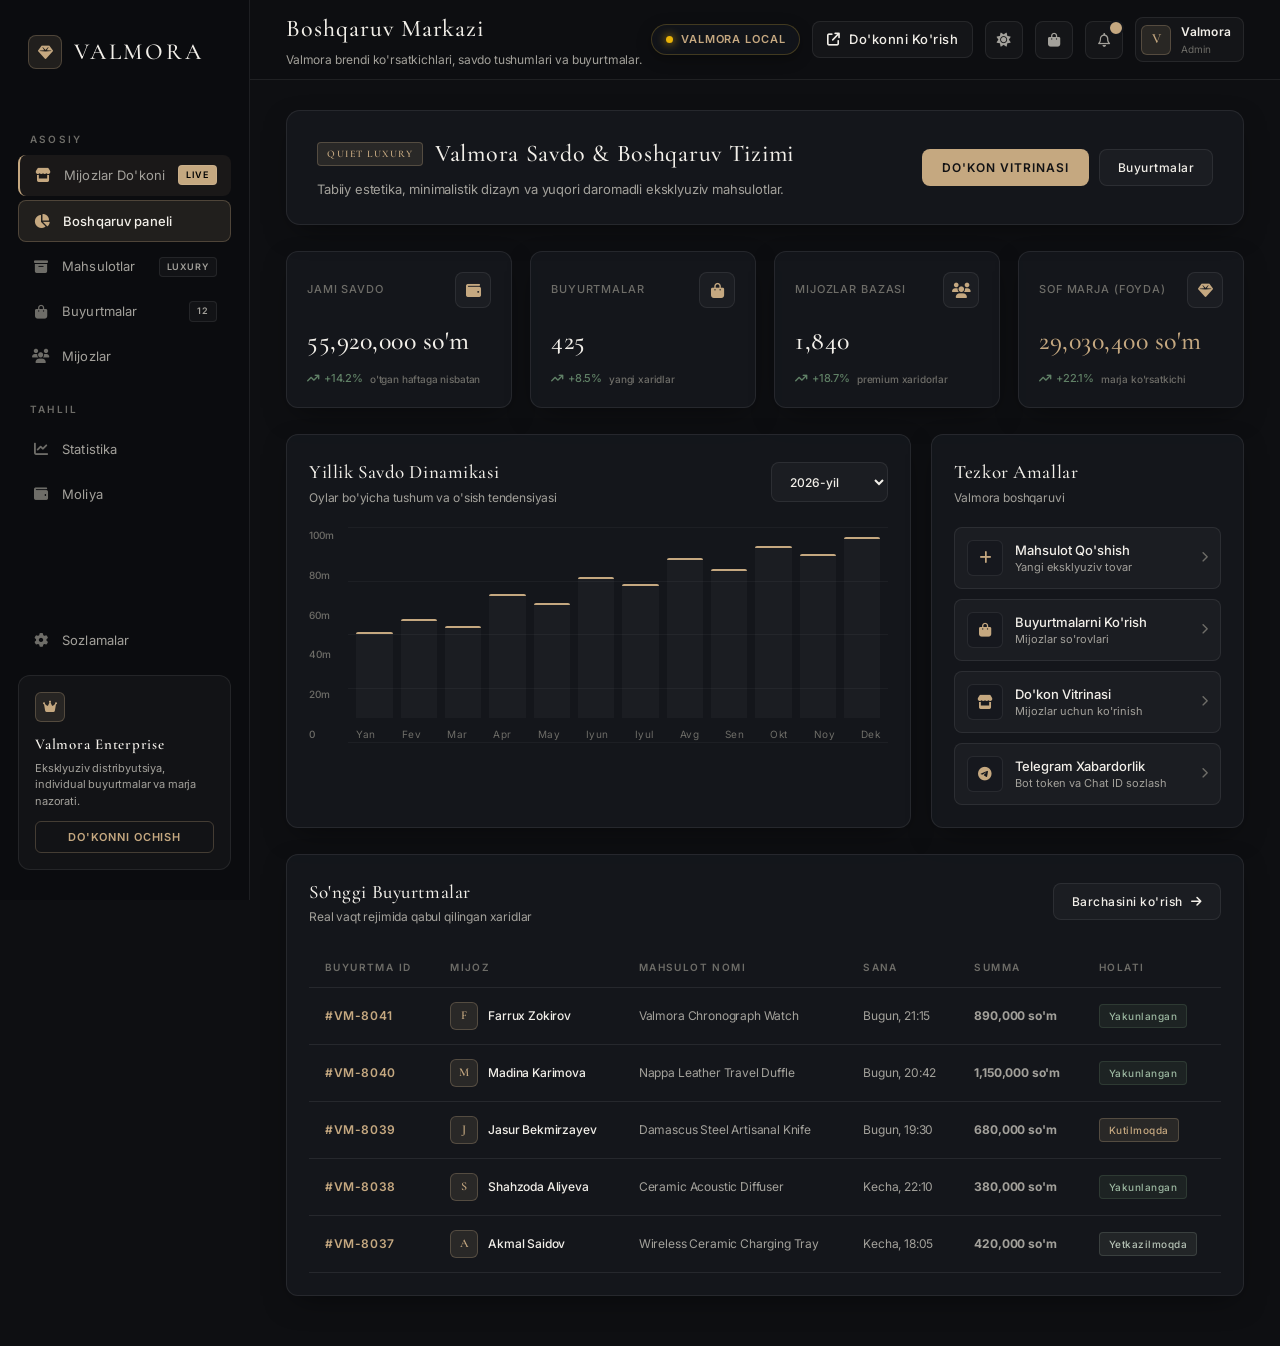
==== admin.html @ 1ad19284 "yangilanish" ====
<!DOCTYPE html>
<html lang="uz" data-theme="dark">

<head>
    <meta charset="UTF-8">
    <meta name="viewport" content="width=device-width, initial-scale=1.0">
    <title>Valmora | Boshqaruv Markazi (Admin)</title>

    <!-- Google Fonts: Cormorant Garamond & Inter -->
    <link rel="preconnect" href="https://fonts.googleapis.com">
    <link rel="preconnect" href="https://fonts.gstatic.com" crossorigin>
    <link href="https://fonts.googleapis.com/css2?family=Cormorant+Garamond:ital,wght@0,400;0,500;0,600;0,700;1,400&family=Inter:wght@300;400;500;600;700&display=swap" rel="stylesheet">

    <!-- Font Awesome Icons -->
    <link rel="stylesheet" href="https://cdnjs.cloudflare.com/ajax/libs/font-awesome/6.6.0/css/all.min.css">

    <!-- Valmora Stylesheet -->
    <link rel="stylesheet" href="style.css">
</head>

<body>

    <div class="app">

        <!-- ================= SIDEBAR ================= -->
        <aside class="sidebar">

            <div class="logo" onclick="window.location.href='admin.html'">
                <div class="logo-icon">
                    <i class="fa-solid fa-gem"></i>
                </div>
                <span>VALMORA</span>
            </div>

            <div class="menu-title">ASOSIY</div>

            <nav class="navigation">
                <a href="index.html" class="nav-item" style="background: rgba(197, 168, 128, 0.08); border-left: 2px solid var(--gold);">
                    <i class="fa-solid fa-store" style="color: var(--gold);"></i>
                    <span>Mijozlar Do'koni</span>
                    <span class="badge" style="background: var(--gold); color: #000;">LIVE</span>
                </a>

                <a href="admin.html" class="nav-item active">
                    <i class="fa-solid fa-chart-pie"></i>
                    <span>Boshqaruv paneli</span>
                </a>

                <a href="products.html" class="nav-item">
                    <i class="fa-solid fa-box-archive"></i>
                    <span>Mahsulotlar</span>
                    <span class="badge">LUXURY</span>
                </a>

                <a href="orders.html" class="nav-item">
                    <i class="fa-solid fa-bag-shopping"></i>
                    <span>Buyurtmalar</span>
                    <span class="badge">12</span>
                </a>

                <a href="customers.html" class="nav-item">
                    <i class="fa-solid fa-users"></i>
                    <span>Mijozlar</span>
                </a>

                <div class="menu-title second-title">TAHLIL</div>
                <a href="analytics.html" class="nav-item">
                    <i class="fa-solid fa-chart-line"></i>
                    <span>Statistika</span>
                </a>

                <a href="finance.html" class="nav-item">
                    <i class="fa-solid fa-wallet"></i>
                    <span>Moliya</span>
                </a>
            </nav>

            <div class="sidebar-bottom">
                <a href="settings.html" class="nav-item">
                    <i class="fa-solid fa-gear"></i>
                    <span>Sozlamalar</span>
                </a>

                <div class="upgrade-card">
                    <div class="upgrade-icon">
                        <i class="fa-solid fa-crown"></i>
                    </div>
                    <h3>Valmora Enterprise</h3>
                    <p>Eksklyuziv distribyutsiya, individual buyurtmalar va marja nazorati.</p>
                    <button onclick="window.location.href='index.html'">
                        Do'konni Ochish
                    </button>
                </div>
            </div>

        </aside>

        <!-- ================= MAIN ================= -->
        <main class="main">

            <!-- HEADER -->
            <header class="header">
                <div style="display: flex; align-items: center; gap: 14px;">
                    <button class="mobile-menu-btn" id="mobileMenuBtn">
                        <i class="fa-solid fa-bars"></i>
                    </button>
                    <div>
                        <h1>Boshqaruv Markazi</h1>
                        <p>Valmora brendi ko'rsatkichlari, savdo tushumlari va buyurtmalar.</p>
                    </div>
                </div>

                <div class="header-right">
                    <a href="index.html" class="btn-glass" style="text-decoration: none; padding: 7px 14px; font-size: 13px; display: inline-flex; align-items: center; gap: 8px;">
                        <i class="fa-solid fa-arrow-up-right-from-square"></i>
                        <span>Do'konni Ko'rish</span>
                    </a>

                    <button class="icon-button" id="themeToggle" title="Rejimni o'zgartirish">
                        <i class="fa-solid fa-sun"></i>
                    </button>

                    <button class="icon-button cart-toggle-btn" title="Savatcha">
                        <i class="fa-solid fa-bag-shopping"></i>
                        <span class="cart-counter">0</span>
                    </button>

                    <button class="icon-button" onclick="showToast('Yangi buyurtmalar kutilmoqda', 'success')">
                        <i class="fa-regular fa-bell"></i>
                        <span class="notification"></span>
                    </button>

                    <div class="profile">
                        <div class="avatar">V</div>
                        <div class="profile-info">
                            <strong>Valmora</strong>
                            <span>Admin</span>
                        </div>
                    </div>
                </div>
            </header>

            <!-- CONTENT -->
            <section class="content">

                <!-- HERO BANNER -->
                <div class="hero-banner">
                    <div class="hero-left">
                        <h2>
                            <span class="hero-badge">Quiet Luxury</span>
                            Valmora Savdo & Boshqaruv Tizimi
                        </h2>
                        <p>Tabiiy estetika, minimalistik dizayn va yuqori daromadli eksklyuziv mahsulotlar.</p>
                    </div>
                    <div class="hero-actions">
                        <button class="btn-gradient" onclick="window.location.href='index.html'">
                            Do'kon Vitrinasi
                        </button>
                        <button class="btn-glass" onclick="window.location.href='orders.html'">
                            Buyurtmalar
                        </button>
                    </div>
                </div>

                <!-- STATS -->
                <div class="stats">

                    <div class="stat-card">
                        <div class="stat-top">
                            <span>Jami Savdo</span>
                            <div class="stat-icon"><i class="fa-solid fa-wallet"></i></div>
                        </div>
                        <h2 id="dashTotalRevenue">52,400,000 so'm</h2>
                        <div class="growth positive">
                            <i class="fa-solid fa-arrow-trend-up"></i>
                            +14.2%
                            <span>o'tgan haftaga nisbatan</span>
                        </div>
                    </div>

                    <div class="stat-card">
                        <div class="stat-top">
                            <span>Buyurtmalar</span>
                            <div class="stat-icon"><i class="fa-solid fa-bag-shopping"></i></div>
                        </div>
                        <h2 id="dashTotalOrders">425</h2>
                        <div class="growth positive">
                            <i class="fa-solid fa-arrow-trend-up"></i>
                            +8.5%
                            <span>yangi xaridlar</span>
                        </div>
                    </div>

                    <div class="stat-card">
                        <div class="stat-top">
                            <span>Mijozlar Bazasi</span>
                            <div class="stat-icon"><i class="fa-solid fa-users"></i></div>
                        </div>
                        <h2>1,840</h2>
                        <div class="growth positive">
                            <i class="fa-solid fa-arrow-trend-up"></i>
                            +18.7%
                            <span>premium xaridorlar</span>
                        </div>
                    </div>

                    <div class="stat-card">
                        <div class="stat-top">
                            <span>Sof Marja (Foyda)</span>
                            <div class="stat-icon"><i class="fa-solid fa-gem"></i></div>
                        </div>
                        <h2 id="dashTotalProfit" style="color: var(--gold);">27,200,000 so'm</h2>
                        <div class="growth positive">
                            <i class="fa-solid fa-arrow-trend-up"></i>
                            +22.1%
                            <span>marja ko'rsatkichi</span>
                        </div>
                    </div>

                </div>

                <!-- GRID -->
                <div class="dashboard-grid">

                    <!-- SAVDO GRAFIGI -->
                    <div class="panel chart-panel">
                        <div class="panel-header">
                            <div>
                                <h3>Yillik Savdo Dinamikasi</h3>
                                <p>Oylar bo'yicha tushum va o'sish tendensiyasi</p>
                            </div>

                            <select id="period" class="filter-select">
                                <option>2026-yil</option>
                                <option>O'tgan davr</option>
                            </select>
                        </div>

                        <div class="chart">
                            <div class="y-labels">
                                <span>100m</span>
                                <span>80m</span>
                                <span>60m</span>
                                <span>40m</span>
                                <span>20m</span>
                                <span>0</span>
                            </div>

                            <div class="chart-area">
                                <div class="grid-line line-1"></div>
                                <div class="grid-line line-2"></div>
                                <div class="grid-line line-3"></div>
                                <div class="grid-line line-4"></div>
                                <div class="grid-line line-5"></div>

                                <div class="bars">
                                    <div class="bar" style="height:45%" data-value="45 mln"></div>
                                    <div class="bar" style="height:52%" data-value="52 mln"></div>
                                    <div class="bar" style="height:48%" data-value="48 mln"></div>
                                    <div class="bar" style="height:65%" data-value="65 mln"></div>
                                    <div class="bar" style="height:60%" data-value="60 mln"></div>
                                    <div class="bar" style="height:74%" data-value="74 mln"></div>
                                    <div class="bar" style="height:70%" data-value="70 mln"></div>
                                    <div class="bar" style="height:84%" data-value="84 mln"></div>
                                    <div class="bar" style="height:78%" data-value="78 mln"></div>
                                    <div class="bar" style="height:90%" data-value="90 mln"></div>
                                    <div class="bar" style="height:86%" data-value="86 mln"></div>
                                    <div class="bar" style="height:95%" data-value="95 mln"></div>
                                </div>

                                <div class="months">
                                    <span>Yan</span>
                                    <span>Fev</span>
                                    <span>Mar</span>
                                    <span>Apr</span>
                                    <span>May</span>
                                    <span>Iyun</span>
                                    <span>Iyul</span>
                                    <span>Avg</span>
                                    <span>Sen</span>
                                    <span>Okt</span>
                                    <span>Noy</span>
                                    <span>Dek</span>
                                </div>
                            </div>
                        </div>
                    </div>

                    <!-- TEZKOR AMALLAR -->
                    <div class="panel quick-panel">
                        <div class="panel-header">
                            <div>
                                <h3>Tezkor Amallar</h3>
                                <p>Valmora boshqaruvi</p>
                            </div>
                        </div>

                        <div class="quick-action-list">
                            <button class="quick-action" onclick="window.location.href='products.html'">
                                <div class="action-icon">
                                    <i class="fa-solid fa-plus"></i>
                                </div>
                                <div>
                                    <strong>Mahsulot Qo'shish</strong>
                                    <span>Yangi eksklyuziv tovar</span>
                                </div>
                                <i class="fa-solid fa-chevron-right arrow"></i>
                            </button>

                            <button class="quick-action" onclick="window.location.href='orders.html'">
                                <div class="action-icon">
                                    <i class="fa-solid fa-bag-shopping"></i>
                                </div>
                                <div>
                                    <strong>Buyurtmalarni Ko'rish</strong>
                                    <span>Mijozlar so'rovlari</span>
                                </div>
                                <i class="fa-solid fa-chevron-right arrow"></i>
                            </button>

                            <button class="quick-action" onclick="window.location.href='index.html'">
                                <div class="action-icon">
                                    <i class="fa-solid fa-store"></i>
                                </div>
                                <div>
                                    <strong>Do'kon Vitrinasi</strong>
                                    <span>Mijozlar uchun ko'rinish</span>
                                </div>
                                <i class="fa-solid fa-chevron-right arrow"></i>
                            </button>

                            <button class="quick-action" onclick="window.location.href='settings.html'">
                                <div class="action-icon">
                                    <i class="fa-brands fa-telegram"></i>
                                </div>
                                <div>
                                    <strong>Telegram Xabardorlik</strong>
                                    <span>Bot token va Chat ID sozlash</span>
                                </div>
                                <i class="fa-solid fa-chevron-right arrow"></i>
                            </button>
                        </div>
                    </div>

                </div>

                <!-- SO'NGGI BUYURTMALAR -->
                <div class="panel orders-panel">
                    <div class="panel-header">
                        <div>
                            <h3>So'nggi Buyurtmalar</h3>
                            <p>Real vaqt rejimida qabul qilingan xaridlar</p>
                        </div>

                        <button class="btn-glass" onclick="window.location.href='orders.html'">
                            <span>Barchasini ko'rish</span>
                            <i class="fa-solid fa-arrow-right"></i>
                        </button>
                    </div>

                    <div class="table-wrapper">
                        <table>
                            <thead>
                                <tr>
                                    <th>BUYURTMA ID</th>
                                    <th>MIJOZ</th>
                                    <th>MAHSULOT NOMI</th>
                                    <th>SANA</th>
                                    <th>SUMMA</th>
                                    <th>HOLATI</th>
                                </tr>
                            </thead>
                            <tbody id="recentOrdersTbody">
                                <!-- Populated dynamically by script.js -->
                            </tbody>
                        </table>
                    </div>
                </div>

            </section>

        </main>

    </div>

    <!-- SLIDING CART DRAWER -->
    <div class="cart-overlay" id="cartOverlay">
        <div class="cart-drawer">
            <div class="cart-header">
                <h3><i class="fa-solid fa-bag-shopping" style="color: var(--gold); font-size: 15px;"></i> Savatcha</h3>
                <button class="btn-close-modal" id="closeCartBtn">
                    <i class="fa-solid fa-xmark"></i>
                </button>
            </div>

            <div class="cart-items-list" id="cartItemsList"></div>

            <div class="cart-footer">
                <div class="cart-promo">
                    <input type="text" placeholder="Promokod">
                    <button type="button" onclick="showToast('Chegirma qo\'llandi', 'success')">Qo'llash</button>
                </div>

                <div class="cart-total-row">
                    <span>Jami:</span>
                    <strong id="cartTotalPrice">0 so'm</strong>
                </div>

                <button class="btn-checkout" id="cartCheckoutBtn">
                    Rasmiylashtirish
                </button>
            </div>
        </div>
    </div>

    <canvas id="confettiCanvas"></canvas>
    <script src="script.js"></script>

</body>
</html>
---- style.css ----
/* ==========================================================================
   VALMORA — LUXURY MINIMALIST DESIGN SYSTEM
   Timeless Elegance | Natural Tones | Refined Typography | Quiet Luxury
   ========================================================================== */

@import url('https://fonts.googleapis.com/css2?family=Cormorant+Garamond:ital,wght@0,400;0,500;0,600;0,700;1,400&family=Inter:wght@300;400;500;600;700&display=swap');

:root {
    /* Natural Luxury Palette - Warm Stone, Champagne Brass & Caviar */
    --gold: #c5a880;
    --gold-light: #dfcaa7;
    --gold-dark: #9e825c;
    --gold-subtle: rgba(197, 168, 128, 0.12);
    --gold-border: rgba(197, 168, 128, 0.28);

    --sand: #e6dfd5;
    --olive: #737d73;
    --terracotta: #a36f5c;
    --success: #608066;

    /* Theme: Dark Luxury (Caviar & Slate) */
    --bg-main: #0e0f12;
    --bg-secondary: #14161b;
    --bg-card: rgba(22, 24, 30, 0.85);
    --bg-card-hover: rgba(28, 31, 38, 0.95);
    --bg-subtle: rgba(255, 255, 255, 0.03);
    --bg-glass: rgba(20, 22, 27, 0.7);

    --border-color: rgba(255, 255, 255, 0.08);
    --border-subtle: rgba(255, 255, 255, 0.04);
    --border-active: var(--gold);

    /* Natural Neutral Text */
    --text-main: #f2efe9;
    --text-muted: #a3a19b;
    --text-dim: #6e6d68;

    /* Sidebar & Header */
    --sidebar-bg: #0b0c0f;
    --header-bg: rgba(14, 15, 18, 0.88);

    /* Shadows: Subtle & Elegant */
    --card-shadow: 0 10px 30px -10px rgba(0, 0, 0, 0.5);
    --hover-shadow: 0 20px 40px -15px rgba(0, 0, 0, 0.65);

    /* Fonts */
    --font-serif: 'Cormorant Garamond', Georgia, serif;
    --font-sans: 'Inter', -apple-system, BlinkMacSystemFont, sans-serif;

    /* Smooth Transitions */
    --ease-luxury: all 0.4s cubic-bezier(0.25, 1, 0.5, 1);
}

/* Light Luxury Theme (Alabaster & Cashmere) */
[data-theme="light"] {
    --bg-main: #f9f8f5;
    --bg-secondary: #ffffff;
    --bg-card: rgba(255, 255, 255, 0.92);
    --bg-card-hover: #ffffff;
    --bg-subtle: rgba(0, 0, 0, 0.02);
    --bg-glass: rgba(255, 255, 255, 0.85);

    --border-color: rgba(0, 0, 0, 0.07);
    --border-subtle: rgba(0, 0, 0, 0.03);
    --border-active: var(--gold-dark);

    --text-main: #1c1a17;
    --text-muted: #6e6b64;
    --text-dim: #99958d;

    --sidebar-bg: #f4f2ed;
    --header-bg: rgba(249, 248, 245, 0.9);

    --card-shadow: 0 8px 25px -5px rgba(0, 0, 0, 0.04);
    --hover-shadow: 0 16px 35px -8px rgba(0, 0, 0, 0.08);
}

/* ==========================================================================
   BASE & RESET
   ========================================================================== */

* {
    margin: 0;
    padding: 0;
    box-sizing: border-box;
}

html {
    scroll-behavior: smooth;
}

body {
    font-family: var(--font-sans);
    background-color: var(--bg-main);
    color: var(--text-main);
    min-height: 100vh;
    line-height: 1.6;
    letter-spacing: -0.01em;
    overflow-x: hidden;
    transition: background-color 0.4s ease, color 0.4s ease;
    -webkit-font-smoothing: antialiased;
}

button, input, select, textarea {
    font-family: inherit;
    color: inherit;
}

button {
    cursor: pointer;
    border: none;
    outline: none;
    transition: var(--ease-luxury);
}

a {
    text-decoration: none;
    color: inherit;
}

/* Custom Minimalist Scrollbar */
::-webkit-scrollbar {
    width: 5px;
    height: 5px;
}
::-webkit-scrollbar-track {
    background: var(--bg-main);
}
::-webkit-scrollbar-thumb {
    background: var(--text-dim);
    border-radius: 4px;
}
::-webkit-scrollbar-thumb:hover {
    background: var(--gold);
}

/* ==========================================================================
   LAYOUT STRUCTURE
   ========================================================================== */

.app, .dashboard {
    display: flex;
    min-height: 100vh;
    position: relative;
}

/* ==========================================================================
   SIDEBAR (Understated & Architectural)
   ========================================================================== */

.sidebar {
    width: 250px;
    min-height: 100vh;
    background: var(--sidebar-bg);
    border-right: 1px solid var(--border-color);
    padding: 30px 18px;
    display: flex;
    flex-direction: column;
    position: fixed;
    top: 0;
    left: 0;
    bottom: 0;
    z-index: 100;
    transition: var(--ease-luxury);
}

.logo {
    display: flex;
    align-items: center;
    gap: 12px;
    padding: 4px 10px;
    margin-bottom: 36px;
    cursor: pointer;
}

.logo-icon {
    width: 34px;
    height: 34px;
    border-radius: 8px;
    background: var(--gold-subtle);
    border: 1px solid var(--gold-border);
    display: flex;
    align-items: center;
    justify-content: center;
    color: var(--gold);
    font-size: 15px;
    transition: var(--ease-luxury);
}

.logo:hover .logo-icon {
    background: var(--gold);
    color: #121214;
}

.logo span {
    font-family: var(--font-serif);
    font-size: 23px;
    font-weight: 500;
    letter-spacing: 0.12em;
    text-transform: uppercase;
    color: var(--text-main);
}

.logo-pro {
    font-family: var(--font-sans);
    font-size: 10px;
    font-weight: 600;
    letter-spacing: 0.2em;
    color: var(--gold);
    margin-left: 6px;
    border: 1px solid var(--gold-border);
    padding: 1px 6px;
    border-radius: 4px;
    vertical-align: middle;
}

.menu-title, .sidebar-title {
    font-size: 10px;
    color: var(--text-dim);
    font-weight: 600;
    letter-spacing: 0.22em;
    text-transform: uppercase;
    padding: 0 12px;
    margin: 20px 0 8px;
}

.navigation, .sidebar-menu {
    display: flex;
    flex-direction: column;
    gap: 4px;
}

.nav-item, .sidebar-menu a {
    display: flex;
    align-items: center;
    gap: 12px;
    padding: 10px 14px;
    border-radius: 8px;
    color: var(--text-muted);
    font-size: 13px;
    font-weight: 400;
    transition: var(--ease-luxury);
    letter-spacing: 0.01em;
}

.nav-item i, .sidebar-menu a i {
    width: 18px;
    font-size: 14px;
    text-align: center;
    color: var(--text-dim);
    transition: var(--ease-luxury);
}

.nav-item:hover, .sidebar-menu a:hover {
    color: var(--text-main);
    background: var(--bg-subtle);
}

.nav-item:hover i, .sidebar-menu a:hover i {
    color: var(--gold);
}

.nav-item.active, .sidebar-menu a.active {
    color: var(--text-main);
    background: var(--gold-subtle);
    border: 1px solid var(--gold-border);
    font-weight: 500;
}

.nav-item.active i, .sidebar-menu a.active i {
    color: var(--gold);
}

.badge {
    margin-left: auto;
    font-size: 9px;
    font-weight: 600;
    letter-spacing: 0.1em;
    padding: 2px 7px;
    border-radius: 4px;
    background: var(--bg-subtle);
    border: 1px solid var(--border-color);
    color: var(--text-muted);
}

.sidebar-bottom {
    margin-top: auto;
    display: flex;
    flex-direction: column;
    gap: 14px;
}

/* Subtle Valmora Card in Sidebar */
.upgrade-card, .pro-card {
    background: var(--bg-subtle);
    border: 1px solid var(--border-color);
    border-radius: 12px;
    padding: 16px;
    position: relative;
    transition: var(--ease-luxury);
}

.upgrade-card:hover, .pro-card:hover {
    border-color: var(--gold-border);
}

.upgrade-icon, .pro-icon {
    width: 30px;
    height: 30px;
    border-radius: 6px;
    background: var(--gold-subtle);
    border: 1px solid var(--gold-border);
    display: flex;
    align-items: center;
    justify-content: center;
    color: var(--gold);
    font-size: 13px;
    margin-bottom: 10px;
}

.upgrade-card h3, .pro-card h4 {
    font-family: var(--font-serif);
    font-size: 15px;
    font-weight: 600;
    letter-spacing: 0.05em;
    color: var(--text-main);
    margin-bottom: 4px;
}

.upgrade-card p, .pro-card p {
    font-size: 11px;
    color: var(--text-muted);
    line-height: 1.5;
    margin-bottom: 12px;
}

.upgrade-card button, .pro-card button {
    width: 100%;
    padding: 8px 12px;
    background: transparent;
    border: 1px solid var(--gold-border);
    color: var(--gold);
    border-radius: 6px;
    font-size: 11px;
    font-weight: 600;
    letter-spacing: 0.08em;
    text-transform: uppercase;
    display: flex;
    align-items: center;
    justify-content: center;
    gap: 6px;
    transition: var(--ease-luxury);
}

.upgrade-card button:hover, .pro-card button:hover {
    background: var(--gold);
    color: #121214;
}

/* ==========================================================================
   MAIN CONTENT AREA
   ========================================================================== */

.main, .main-content {
    margin-left: 250px;
    width: calc(100% - 250px);
    min-height: 100vh;
    display: flex;
    flex-direction: column;
    transition: var(--ease-luxury);
}

/* ==========================================================================
   TOP HEADER (Clean & Minimalist)
   ========================================================================== */

.header, .top-header {
    height: 80px;
    background: var(--header-bg);
    border-bottom: 1px solid var(--border-color);
    padding: 0 36px;
    display: flex;
    align-items: center;
    justify-content: space-between;
    position: sticky;
    top: 0;
    z-index: 90;
    backdrop-filter: blur(12px);
}

.header h1, .top-header h1 {
    font-family: var(--font-serif);
    font-size: 24px;
    font-weight: 500;
    letter-spacing: 0.04em;
    color: var(--text-main);
}

.header p, .top-header p {
    font-size: 12px;
    color: var(--text-muted);
    margin-top: 1px;
}

.header-right, .header-actions {
    display: flex;
    align-items: center;
    gap: 12px;
}

.icon-button {
    width: 38px;
    height: 38px;
    border-radius: 8px;
    background: var(--bg-subtle);
    border: 1px solid var(--border-color);
    color: var(--text-muted);
    display: flex;
    align-items: center;
    justify-content: center;
    font-size: 14px;
    position: relative;
    transition: var(--ease-luxury);
}

.icon-button:hover {
    color: var(--gold);
    border-color: var(--gold-border);
    background: var(--gold-subtle);
}

.icon-button .notification, .cart-counter {
    position: absolute;
    top: -2px;
    right: -2px;
    background: var(--gold);
    color: #121214;
    font-size: 9px;
    font-weight: 700;
    min-width: 16px;
    height: 16px;
    border-radius: 50%;
    display: flex;
    align-items: center;
    justify-content: center;
    border: 2px solid var(--bg-secondary);
}

.language-select {
    height: 38px;
    padding: 0 12px;
    background: var(--bg-subtle);
    border: 1px solid var(--border-color);
    border-radius: 8px;
    color: var(--text-main);
    font-size: 12px;
    font-weight: 500;
    cursor: pointer;
    outline: none;
    transition: var(--ease-luxury);
}

.language-select:hover, .language-select:focus {
    border-color: var(--gold-border);
}

.profile {
    display: flex;
    align-items: center;
    gap: 10px;
    padding: 4px 12px 4px 5px;
    border-radius: 8px;
    background: var(--bg-subtle);
    border: 1px solid var(--border-color);
    cursor: pointer;
    transition: var(--ease-luxury);
}

.profile:hover {
    border-color: var(--gold-border);
}

.avatar, .profile-avatar {
    width: 30px;
    height: 30px;
    border-radius: 6px;
    background: var(--gold-subtle);
    border: 1px solid var(--gold-border);
    color: var(--gold);
    display: flex;
    align-items: center;
    justify-content: center;
    font-family: var(--font-serif);
    font-weight: 600;
    font-size: 14px;
}

.profile-info {
    display: flex;
    flex-direction: column;
}

.profile-info strong {
    font-size: 12px;
    font-weight: 600;
    color: var(--text-main);
    letter-spacing: 0.02em;
}

.profile-info span {
    font-size: 10px;
    color: var(--text-dim);
}

/* ==========================================================================
   PAGE CONTAINER
   ========================================================================== */

.content, .products-page-container {
    padding: 30px 36px 50px;
    flex: 1;
    display: flex;
    flex-direction: column;
    gap: 26px;
}

/* ==========================================================================
   HERO BANNER (Quiet Luxury Aesthetic)
   ========================================================================== */

.hero-banner {
    background: var(--bg-card);
    border: 1px solid var(--border-color);
    border-radius: 14px;
    padding: 24px 30px;
    display: flex;
    align-items: center;
    justify-content: space-between;
    box-shadow: var(--card-shadow);
    position: relative;
}

.hero-left h2 {
    font-family: var(--font-serif);
    font-size: 24px;
    font-weight: 500;
    letter-spacing: 0.03em;
    color: var(--text-main);
    display: flex;
    align-items: center;
    gap: 12px;
}

.hero-left p {
    color: var(--text-muted);
    font-size: 13px;
    margin-top: 6px;
    max-width: 600px;
}

.hero-badge {
    background: var(--gold-subtle);
    border: 1px solid var(--gold-border);
    color: var(--gold);
    font-size: 10px;
    font-weight: 600;
    letter-spacing: 0.15em;
    text-transform: uppercase;
    padding: 3px 9px;
    border-radius: 4px;
}

.hero-actions {
    display: flex;
    gap: 10px;
}

.btn-gradient, .btn-primary-luxury {
    background: var(--gold);
    color: #121214;
    padding: 10px 20px;
    border-radius: 8px;
    font-size: 12px;
    font-weight: 600;
    letter-spacing: 0.08em;
    text-transform: uppercase;
    display: inline-flex;
    align-items: center;
    gap: 8px;
    transition: var(--ease-luxury);
}

.btn-gradient:hover, .btn-primary-luxury:hover {
    background: var(--gold-light);
    transform: translateY(-2px);
    box-shadow: 0 8px 20px rgba(197, 168, 128, 0.2);
}

.btn-glass, .btn-secondary-luxury {
    background: var(--bg-subtle);
    border: 1px solid var(--border-color);
    color: var(--text-main);
    padding: 10px 18px;
    border-radius: 8px;
    font-size: 12px;
    font-weight: 500;
    letter-spacing: 0.04em;
    display: inline-flex;
    align-items: center;
    gap: 8px;
    transition: var(--ease-luxury);
}

.btn-glass:hover, .btn-secondary-luxury:hover {
    border-color: var(--gold-border);
    color: var(--gold);
    background: var(--gold-subtle);
}

/* ==========================================================================
   STATS CARDS (Understated Luxury)
   ========================================================================== */

.stats, .product-stats {
    display: grid;
    grid-template-columns: repeat(4, 1fr);
    gap: 18px;
}

.stat-card, .product-stat-card {
    background: var(--bg-card);
    border: 1px solid var(--border-color);
    border-radius: 12px;
    padding: 20px;
    box-shadow: var(--card-shadow);
    transition: var(--ease-luxury);
}

.stat-card:hover, .product-stat-card:hover {
    border-color: var(--gold-border);
    transform: translateY(-3px);
    box-shadow: var(--hover-shadow);
}

.stat-top {
    display: flex;
    align-items: center;
    justify-content: space-between;
    margin-bottom: 12px;
}

.stat-top span, .product-stat-card span {
    font-size: 11px;
    font-weight: 500;
    letter-spacing: 0.08em;
    text-transform: uppercase;
    color: var(--text-dim);
}

.stat-icon {
    width: 36px;
    height: 36px;
    border-radius: 8px;
    display: flex;
    align-items: center;
    justify-content: center;
    font-size: 15px;
    background: var(--bg-subtle);
    border: 1px solid var(--border-color);
    color: var(--gold);
}

.stat-card h2, .product-stat-card strong {
    font-family: var(--font-serif);
    font-size: 26px;
    font-weight: 500;
    letter-spacing: 0.02em;
    color: var(--text-main);
    display: block;
}

.growth {
    display: flex;
    align-items: center;
    gap: 5px;
    font-size: 11px;
    font-weight: 500;
    margin-top: 8px;
}

.growth.positive { color: var(--success); }
.growth.negative { color: var(--terracotta); }
.growth span { color: var(--text-dim); font-size: 10px; margin-left: 2px; }

/* ==========================================================================
   PRODUCTS CATALOG TOOLBAR
   ========================================================================== */

.products-toolbar {
    background: var(--bg-card);
    border: 1px solid var(--border-color);
    border-radius: 12px;
    padding: 14px 18px;
    display: flex;
    flex-wrap: wrap;
    align-items: center;
    justify-content: space-between;
    gap: 14px;
    box-shadow: var(--card-shadow);
}

.toolbar-left {
    display: flex;
    flex-wrap: wrap;
    align-items: center;
    gap: 12px;
    flex: 1;
}

.search-box {
    min-width: 260px;
    flex: 1;
    height: 40px;
    background: var(--bg-subtle);
    border: 1px solid var(--border-color);
    border-radius: 8px;
    padding: 0 14px;
    display: flex;
    align-items: center;
    gap: 10px;
    transition: var(--ease-luxury);
}

.search-box:focus-within {
    border-color: var(--gold);
    background: var(--bg-secondary);
}

.search-box i {
    color: var(--text-dim);
    font-size: 13px;
}

.search-box input {
    width: 100%;
    border: none;
    outline: none;
    background: transparent;
    color: var(--text-main);
    font-size: 13px;
    font-weight: 400;
}

.search-box input::placeholder {
    color: var(--text-dim);
}

.filter-select {
    height: 40px;
    padding: 0 14px;
    background: var(--bg-subtle);
    border: 1px solid var(--border-color);
    border-radius: 8px;
    color: var(--text-main);
    font-size: 12px;
    font-weight: 500;
    outline: none;
    cursor: pointer;
    transition: var(--ease-luxury);
}

.filter-select:hover, .filter-select:focus {
    border-color: var(--gold-border);
}

.category-pills {
    display: flex;
    align-items: center;
    gap: 6px;
    overflow-x: auto;
}

.cat-pill {
    padding: 7px 14px;
    border-radius: 6px;
    background: var(--bg-subtle);
    border: 1px solid var(--border-color);
    color: var(--text-muted);
    font-size: 12px;
    font-weight: 500;
    cursor: pointer;
    white-space: nowrap;
    transition: var(--ease-luxury);
    display: flex;
    align-items: center;
    gap: 6px;
    letter-spacing: 0.02em;
}

.cat-pill:hover {
    color: var(--text-main);
    border-color: var(--border-color);
}

.cat-pill.active {
    background: var(--gold-subtle);
    border-color: var(--gold-border);
    color: var(--gold);
}

/* ==========================================================================
   PRODUCTS GRID & MINIMALIST LUXURY CARDS
   ========================================================================== */

.products-grid {
    display: grid;
    grid-template-columns: repeat(auto-fill, minmax(300px, 1fr));
    gap: 22px;
}

.product-card {
    background: var(--bg-card);
    border: 1px solid var(--border-color);
    border-radius: 12px;
    overflow: hidden;
    box-shadow: var(--card-shadow);
    display: flex;
    flex-direction: column;
    position: relative;
    transition: var(--ease-luxury);
}

.product-card:hover {
    transform: translateY(-5px);
    border-color: var(--gold-border);
    box-shadow: var(--hover-shadow);
}

.product-image-wrap {
    height: 240px;
    width: 100%;
    position: relative;
    overflow: hidden;
    background: #18191e;
    display: flex;
    align-items: center;
    justify-content: center;
}

.product-img {
    width: 100%;
    height: 100%;
    object-fit: cover;
    filter: brightness(0.95);
    transition: transform 0.7s cubic-bezier(0.25, 1, 0.5, 1), filter 0.5s ease;
}

.product-card:hover .product-img {
    transform: scale(1.05);
    filter: brightness(1);
}

/* Subtle Badges */
.card-badges {
    position: absolute;
    top: 12px;
    left: 12px;
    display: flex;
    flex-direction: column;
    gap: 6px;
    z-index: 2;
}

.badge-tag {
    font-size: 9px;
    font-weight: 600;
    text-transform: uppercase;
    letter-spacing: 0.14em;
    padding: 3px 8px;
    border-radius: 4px;
    background: rgba(14, 15, 18, 0.85);
    backdrop-filter: blur(8px);
    border: 1px solid var(--border-color);
    color: var(--text-main);
    display: inline-flex;
    align-items: center;
    gap: 5px;
}

.badge-tag.hot {
    border-color: var(--gold-border);
    color: var(--gold);
}

.badge-tag.profit {
    border-color: rgba(96, 128, 102, 0.4);
    color: #9cb8a1;
}

.badge-tag.stock-low {
    border-color: rgba(163, 111, 92, 0.4);
    color: #d19a89;
}

.stock-status {
    position: absolute;
    top: 12px;
    right: 12px;
    padding: 3px 8px;
    border-radius: 4px;
    font-size: 10px;
    font-weight: 500;
    letter-spacing: 0.05em;
    background: rgba(14, 15, 18, 0.85);
    backdrop-filter: blur(8px);
    border: 1px solid var(--border-color);
    z-index: 2;
}

.stock-status.active {
    color: #9cb8a1;
}

.stock-status.inactive {
    color: #d19a89;
}

/* Overlay Action */
.card-overlay-actions {
    position: absolute;
    bottom: 12px;
    left: 12px;
    right: 12px;
    display: flex;
    justify-content: center;
    gap: 8px;
    opacity: 0;
    transform: translateY(10px);
    transition: var(--ease-luxury);
    z-index: 3;
}

.product-card:hover .card-overlay-actions {
    opacity: 1;
    transform: translateY(0);
}

.overlay-btn {
    padding: 7px 14px;
    border-radius: 6px;
    background: rgba(14, 15, 18, 0.92);
    border: 1px solid var(--border-color);
    color: var(--text-main);
    font-size: 11px;
    font-weight: 500;
    letter-spacing: 0.05em;
    display: flex;
    align-items: center;
    gap: 6px;
    backdrop-filter: blur(8px);
}

.overlay-btn:hover {
    border-color: var(--gold-border);
    color: var(--gold);
}

/* Product Content */
.product-content {
    padding: 20px;
    display: flex;
    flex-direction: column;
    flex: 1;
}

.card-category-row {
    display: flex;
    align-items: center;
    justify-content: space-between;
    margin-bottom: 6px;
}

.prod-category {
    font-size: 10px;
    font-weight: 600;
    text-transform: uppercase;
    letter-spacing: 0.15em;
    color: var(--gold);
}

.prod-rating {
    display: flex;
    align-items: center;
    gap: 4px;
    font-size: 11px;
    font-weight: 500;
    color: var(--text-dim);
}

.prod-rating i {
    color: var(--gold);
    font-size: 10px;
}

.product-title {
    font-family: var(--font-serif);
    font-size: 19px;
    font-weight: 500;
    letter-spacing: 0.02em;
    color: var(--text-main);
    margin-bottom: 10px;
    line-height: 1.35;
    transition: var(--ease-luxury);
}

.product-card:hover .product-title {
    color: var(--gold-light);
}

/* Price */
.price-container {
    display: flex;
    align-items: baseline;
    gap: 8px;
    margin-bottom: 14px;
}

.main-price {
    font-family: var(--font-serif);
    font-size: 21px;
    font-weight: 600;
    color: var(--text-main);
    letter-spacing: 0.02em;
}

.original-price {
    font-size: 12px;
    color: var(--text-dim);
    text-decoration: line-through;
}

/* Dropship Margin */
.dropship-metrics {
    display: grid;
    grid-template-columns: 1fr 1fr;
    gap: 8px;
    padding: 10px 12px;
    background: var(--bg-subtle);
    border: 1px solid var(--border-color);
    border-radius: 8px;
    margin-bottom: 16px;
}

.metric-item span {
    display: block;
    font-size: 9px;
    color: var(--text-dim);
    text-transform: uppercase;
    letter-spacing: 0.08em;
    font-weight: 500;
}

.metric-item strong {
    font-size: 12px;
    font-weight: 500;
    color: var(--text-muted);
}

.metric-item.profit-metric strong {
    color: var(--gold);
}

/* Buttons */
.product-card-actions {
    display: flex;
    gap: 8px;
    margin-top: auto;
}

.btn-quick-buy {
    flex: 1;
    padding: 10px 14px;
    background: var(--gold);
    color: #121214;
    border-radius: 8px;
    font-size: 11px;
    font-weight: 600;
    letter-spacing: 0.08em;
    text-transform: uppercase;
    display: flex;
    align-items: center;
    justify-content: center;
    gap: 7px;
    transition: var(--ease-luxury);
}

.btn-quick-buy:hover {
    background: var(--gold-light);
    transform: translateY(-2px);
    box-shadow: 0 6px 16px rgba(197, 168, 128, 0.25);
}

.btn-add-cart {
    width: 38px;
    height: 38px;
    border-radius: 8px;
    background: var(--bg-subtle);
    border: 1px solid var(--border-color);
    color: var(--text-main);
    display: flex;
    align-items: center;
    justify-content: center;
    font-size: 13px;
    transition: var(--ease-luxury);
}

.btn-add-cart:hover {
    border-color: var(--gold-border);
    color: var(--gold);
    background: var(--gold-subtle);
}

.card-sales-footer {
    display: flex;
    align-items: center;
    justify-content: space-between;
    margin-top: 14px;
    padding-top: 10px;
    border-top: 1px solid var(--border-color);
    font-size: 11px;
    color: var(--text-dim);
}

.card-sales-footer span {
    display: flex;
    align-items: center;
    gap: 6px;
}

.btn-delete-card {
    background: transparent;
    color: var(--text-dim);
    padding: 4px;
    border-radius: 4px;
    transition: var(--ease-luxury);
}

.btn-delete-card:hover {
    color: var(--terracotta);
}

/* ==========================================================================
   PANELS & TABLES
   ========================================================================= */

.dashboard-grid {
    display: grid;
    grid-template-columns: 2fr 1fr;
    gap: 20px;
}

.panel {
    background: var(--bg-card);
    border: 1px solid var(--border-color);
    border-radius: 12px;
    padding: 22px;
    box-shadow: var(--card-shadow);
}

.panel-header {
    display: flex;
    align-items: center;
    justify-content: space-between;
    margin-bottom: 20px;
}

.panel-header h3 {
    font-family: var(--font-serif);
    font-size: 19px;
    font-weight: 500;
    letter-spacing: 0.03em;
    color: var(--text-main);
}

.panel-header p {
    font-size: 12px;
    color: var(--text-muted);
}

/* Elegant Chart */
.chart {
    height: 240px;
    display: flex;
    gap: 15px;
    position: relative;
    padding-bottom: 25px;
}

.y-labels {
    display: flex;
    flex-direction: column;
    justify-content: space-between;
    font-size: 10px;
    color: var(--text-dim);
    font-weight: 500;
}

.chart-area {
    flex: 1;
    position: relative;
    display: flex;
    flex-direction: column;
    justify-content: flex-end;
}

.grid-line {
    position: absolute;
    left: 0;
    right: 0;
    height: 1px;
    background: var(--border-subtle);
}
.line-1 { top: 0%; }
.line-2 { top: 25%; }
.line-3 { top: 50%; }
.line-4 { top: 75%; }
.line-5 { top: 100%; }

.bars {
    height: 100%;
    display: flex;
    align-items: flex-end;
    justify-content: space-between;
    gap: 8px;
    padding: 0 8px;
    z-index: 2;
}

.bar {
    flex: 1;
    background: var(--bg-subtle);
    border-top: 2px solid var(--gold);
    border-radius: 2px 2px 0 0;
    transition: var(--ease-luxury);
    cursor: pointer;
    position: relative;
}

.bar:hover {
    background: var(--gold-subtle);
    border-top-color: var(--gold-light);
}

.bar::after {
    content: attr(data-value);
    position: absolute;
    top: -24px;
    left: 50%;
    transform: translateX(-50%);
    background: var(--bg-secondary);
    color: var(--text-main);
    font-size: 9px;
    font-weight: 500;
    padding: 2px 5px;
    border-radius: 4px;
    border: 1px solid var(--border-color);
    opacity: 0;
    pointer-events: none;
    transition: var(--ease-luxury);
}

.bar:hover::after {
    opacity: 1;
}

.months {
    display: flex;
    justify-content: space-between;
    padding: 8px 8px 0;
    font-size: 10px;
    color: var(--text-dim);
    letter-spacing: 0.05em;
}

/* Quick Actions */
.quick-action-list {
    display: flex;
    flex-direction: column;
    gap: 10px;
}

.quick-action {
    display: flex;
    align-items: center;
    gap: 12px;
    padding: 12px;
    border-radius: 8px;
    background: var(--bg-subtle);
    border: 1px solid var(--border-color);
    text-align: left;
    transition: var(--ease-luxury);
    width: 100%;
}

.quick-action:hover {
    border-color: var(--gold-border);
    background: var(--gold-subtle);
    transform: translateX(3px);
}

.action-icon {
    width: 36px;
    height: 36px;
    border-radius: 6px;
    display: flex;
    align-items: center;
    justify-content: center;
    font-size: 14px;
    background: var(--bg-card);
    border: 1px solid var(--border-color);
    color: var(--gold);
    flex-shrink: 0;
}

.quick-action strong {
    display: block;
    font-size: 13px;
    font-weight: 500;
    color: var(--text-main);
}

.quick-action span {
    font-size: 11px;
    color: var(--text-muted);
}

.quick-action .arrow {
    margin-left: auto;
    color: var(--text-dim);
    font-size: 11px;
    transition: var(--ease-luxury);
}

.quick-action:hover .arrow {
    color: var(--gold);
    transform: translateX(2px);
}

/* Minimal Table */
.table-wrapper {
    overflow-x: auto;
}

table {
    width: 100%;
    border-collapse: collapse;
    min-width: 680px;
}

thead th {
    font-size: 10px;
    text-transform: uppercase;
    letter-spacing: 0.14em;
    color: var(--text-dim);
    padding: 12px 16px;
    text-align: left;
    font-weight: 600;
    border-bottom: 1px solid var(--border-color);
}

tbody td {
    padding: 14px 16px;
    font-size: 12px;
    color: var(--text-muted);
    border-bottom: 1px solid var(--border-color);
    vertical-align: middle;
}

tbody tr:hover {
    background: var(--bg-subtle);
}

.order-id {
    font-size: 12px;
    font-weight: 600;
    color: var(--gold);
    letter-spacing: 0.05em;
}

.customer {
    display: flex;
    align-items: center;
    gap: 10px;
}

.customer-avatar {
    width: 28px;
    height: 28px;
    border-radius: 6px;
    background: var(--gold-subtle);
    border: 1px solid var(--gold-border);
    color: var(--gold);
    font-family: var(--font-serif);
    font-weight: 600;
    font-size: 12px;
    display: flex;
    align-items: center;
    justify-content: center;
}

.customer span {
    font-weight: 500;
    color: var(--text-main);
}

.status-badge {
    padding: 3px 9px;
    border-radius: 4px;
    font-size: 10px;
    font-weight: 500;
    letter-spacing: 0.05em;
    display: inline-flex;
    align-items: center;
    gap: 5px;
    border: 1px solid transparent;
}

.status-badge.completed {
    background: rgba(96, 128, 102, 0.12);
    color: #9cb8a1;
    border-color: rgba(96, 128, 102, 0.25);
}

.status-badge.pending {
    background: var(--gold-subtle);
    color: var(--gold);
    border-color: var(--gold-border);
}

.status-badge.shipping {
    background: rgba(115, 125, 115, 0.15);
    color: #b5c2b5;
    border-color: rgba(115, 125, 115, 0.3);
}

.status-badge.cancelled {
    background: rgba(163, 111, 92, 0.12);
    color: #d19a89;
    border-color: rgba(163, 111, 92, 0.25);
}

/* ==========================================================================
   MODALS (Minimalist Valmora Flow)
   ========================================================================== */

.modal-backdrop {
    position: fixed;
    inset: 0;
    background: rgba(10, 11, 14, 0.8);
    backdrop-filter: blur(8px);
    display: none;
    align-items: center;
    justify-content: center;
    z-index: 1000;
    padding: 20px;
    opacity: 0;
    transition: opacity 0.3s ease;
}

.modal-backdrop.show {
    display: flex;
    opacity: 1;
}

.modal-box {
    background: var(--bg-secondary);
    border: 1px solid var(--border-color);
    border-radius: 14px;
    width: 100%;
    max-width: 520px;
    box-shadow: var(--hover-shadow);
    overflow: hidden;
    transform: scale(0.96);
    transition: transform 0.3s cubic-bezier(0.25, 1, 0.5, 1);
}

.modal-backdrop.show .modal-box {
    transform: scale(1);
}

.modal-head {
    padding: 20px 24px;
    border-bottom: 1px solid var(--border-color);
    display: flex;
    align-items: center;
    justify-content: space-between;
}

.modal-head h3 {
    font-family: var(--font-serif);
    font-size: 20px;
    font-weight: 500;
    letter-spacing: 0.04em;
    color: var(--text-main);
    display: flex;
    align-items: center;
    gap: 8px;
}

.modal-head p {
    font-size: 12px;
    color: var(--text-muted);
    margin-top: 2px;
}

.btn-close-modal {
    width: 32px;
    height: 32px;
    border-radius: 6px;
    background: var(--bg-subtle);
    color: var(--text-dim);
    display: flex;
    align-items: center;
    justify-content: center;
    font-size: 14px;
    transition: var(--ease-luxury);
}

.btn-close-modal:hover {
    color: var(--text-main);
    background: var(--bg-card);
}

.modal-body {
    padding: 22px 24px;
    max-height: 75vh;
    overflow-y: auto;
}

.form-group {
    margin-bottom: 16px;
}

.form-group label {
    display: block;
    font-size: 11px;
    font-weight: 500;
    letter-spacing: 0.05em;
    text-transform: uppercase;
    color: var(--text-muted);
    margin-bottom: 6px;
}

.form-group input, .form-group select, .form-group textarea {
    width: 100%;
    padding: 10px 14px;
    background: var(--bg-subtle);
    border: 1px solid var(--border-color);
    border-radius: 8px;
    color: var(--text-main);
    font-size: 13px;
    outline: none;
    transition: var(--ease-luxury);
}

.form-group input:focus, .form-group select:focus, .form-group textarea:focus {
    border-color: var(--gold);
    background: var(--bg-card);
}

.form-grid-2 {
    display: grid;
    grid-template-columns: 1fr 1fr;
    gap: 14px;
}

.preview-profit-box {
    background: var(--gold-subtle);
    border: 1px solid var(--gold-border);
    border-radius: 8px;
    padding: 12px 16px;
    display: flex;
    align-items: center;
    justify-content: space-between;
    margin-bottom: 18px;
}

.preview-profit-box span {
    font-size: 12px;
    color: var(--text-muted);
}

.preview-profit-box strong {
    font-family: var(--font-serif);
    font-size: 18px;
    color: var(--gold);
}

.modal-foot {
    padding: 16px 24px;
    background: var(--bg-subtle);
    border-top: 1px solid var(--border-color);
    display: flex;
    justify-content: flex-end;
    gap: 10px;
}

.checkout-product-summary {
    display: flex;
    align-items: center;
    gap: 14px;
    padding: 12px;
    background: var(--bg-subtle);
    border: 1px solid var(--border-color);
    border-radius: 8px;
    margin-bottom: 18px;
}

.checkout-thumb {
    width: 60px;
    height: 60px;
    border-radius: 6px;
    object-fit: cover;
}

.checkout-details h4 {
    font-family: var(--font-serif);
    font-size: 16px;
    font-weight: 500;
    color: var(--text-main);
}

.checkout-details .checkout-price {
    font-family: var(--font-serif);
    font-size: 16px;
    font-weight: 600;
    color: var(--gold);
}

/* ==========================================================================
   CART DRAWER (Minimalist & Refined)
   ========================================================================== */

.cart-overlay {
    position: fixed;
    inset: 0;
    background: rgba(10, 11, 14, 0.7);
    backdrop-filter: blur(5px);
    z-index: 1050;
    display: none;
    opacity: 0;
    transition: opacity 0.3s ease;
}

.cart-overlay.open {
    display: block;
    opacity: 1;
}

.cart-drawer {
    position: fixed;
    top: 0;
    right: 0;
    bottom: 0;
    width: 380px;
    max-width: 90vw;
    background: var(--bg-secondary);
    border-left: 1px solid var(--border-color);
    box-shadow: -10px 0 35px rgba(0, 0, 0, 0.4);
    z-index: 1060;
    display: flex;
    flex-direction: column;
    transform: translateX(100%);
    transition: transform 0.4s cubic-bezier(0.25, 1, 0.5, 1);
}

.cart-overlay.open .cart-drawer {
    transform: translateX(0);
}

.cart-header {
    padding: 20px 22px;
    border-bottom: 1px solid var(--border-color);
    display: flex;
    align-items: center;
    justify-content: space-between;
}

.cart-header h3 {
    font-family: var(--font-serif);
    font-size: 18px;
    font-weight: 500;
    letter-spacing: 0.04em;
    display: flex;
    align-items: center;
    gap: 8px;
}

.cart-items-list {
    flex: 1;
    overflow-y: auto;
    padding: 18px 22px;
    display: flex;
    flex-direction: column;
    gap: 12px;
}

.cart-item {
    display: flex;
    align-items: center;
    gap: 12px;
    padding: 10px;
    background: var(--bg-subtle);
    border: 1px solid var(--border-color);
    border-radius: 8px;
}

.cart-item-img {
    width: 50px;
    height: 50px;
    border-radius: 6px;
    object-fit: cover;
}

.cart-item-info {
    flex: 1;
}

.cart-item-info h5 {
    font-family: var(--font-serif);
    font-size: 14px;
    font-weight: 500;
    color: var(--text-main);
    margin-bottom: 2px;
}

.cart-item-info .item-price {
    font-size: 12px;
    font-weight: 600;
    color: var(--gold);
}

.cart-item-qty {
    display: flex;
    align-items: center;
    gap: 6px;
    background: var(--bg-card);
    padding: 3px 6px;
    border-radius: 6px;
    border: 1px solid var(--border-color);
}

.cart-item-qty button {
    background: transparent;
    color: var(--text-main);
    font-size: 11px;
    width: 18px;
    height: 18px;
    display: flex;
    align-items: center;
    justify-content: center;
}

.cart-item-remove {
    background: transparent;
    color: var(--text-dim);
    padding: 4px;
}

.cart-item-remove:hover {
    color: var(--terracotta);
}

.cart-footer {
    padding: 20px 22px;
    border-top: 1px solid var(--border-color);
    background: var(--bg-subtle);
}

.cart-promo {
    display: flex;
    gap: 8px;
    margin-bottom: 14px;
}

.cart-promo input {
    flex: 1;
    padding: 8px 12px;
    background: var(--bg-secondary);
    border: 1px solid var(--border-color);
    border-radius: 6px;
    font-size: 12px;
}

.cart-promo button {
    padding: 8px 12px;
    border-radius: 6px;
    background: var(--bg-secondary);
    border: 1px solid var(--border-color);
    font-size: 11px;
    font-weight: 600;
    letter-spacing: 0.05em;
    color: var(--text-main);
}

.cart-promo button:hover {
    border-color: var(--gold-border);
    color: var(--gold);
}

.cart-total-row {
    display: flex;
    justify-content: space-between;
    align-items: center;
    margin-bottom: 14px;
}

.cart-total-row span {
    font-size: 12px;
    color: var(--text-muted);
}

.cart-total-row strong {
    font-family: var(--font-serif);
    font-size: 20px;
    font-weight: 600;
    color: var(--text-main);
}

.btn-checkout {
    width: 100%;
    padding: 12px;
    background: var(--gold);
    color: #121214;
    border-radius: 8px;
    font-size: 12px;
    font-weight: 600;
    letter-spacing: 0.08em;
    text-transform: uppercase;
    display: flex;
    align-items: center;
    justify-content: center;
    gap: 8px;
}

.btn-checkout:hover {
    background: var(--gold-light);
}

/* ==========================================================================
   LIVE SOCIAL PROOF POPUP & TOASTS
   ========================================================================== */

.live-sales-toast {
    position: fixed;
    bottom: 24px;
    left: 270px;
    background: var(--bg-secondary);
    border: 1px solid var(--gold-border);
    border-radius: 10px;
    padding: 10px 16px;
    display: flex;
    align-items: center;
    gap: 12px;
    box-shadow: var(--hover-shadow);
    z-index: 990;
    transform: translateY(120%);
    opacity: 0;
    transition: transform 0.4s cubic-bezier(0.25, 1, 0.5, 1), opacity 0.4s ease;
    max-width: 360px;
    pointer-events: none;
}

.live-sales-toast.show {
    transform: translateY(0);
    opacity: 1;
}

.toast-img {
    width: 38px;
    height: 38px;
    border-radius: 6px;
    object-fit: cover;
}

.toast-body strong {
    font-family: var(--font-serif);
    font-size: 13px;
    color: var(--text-main);
    display: block;
}

.toast-body p {
    font-size: 11px;
    color: var(--text-muted);
    margin: 1px 0;
}

.toast-body .toast-time {
    font-size: 9px;
    color: var(--text-dim);
}

#confettiCanvas {
    position: fixed;
    top: 0;
    left: 0;
    width: 100vw;
    height: 100vh;
    pointer-events: none;
    z-index: 99999;
}

.dropship-toast {
    position: fixed;
    top: 24px;
    right: 24px;
    padding: 12px 18px;
    border-radius: 8px;
    background: var(--bg-secondary);
    border: 1px solid var(--border-color);
    box-shadow: var(--hover-shadow);
    color: var(--text-main);
    font-size: 12px;
    font-weight: 500;
    display: flex;
    align-items: center;
    gap: 10px;
    z-index: 10000;
    transform: translateX(120%);
    transition: var(--ease-luxury);
}

.dropship-toast.show {
    transform: translateX(0);
}

.dropship-toast.success {
    border-color: var(--gold-border);
}

.dropship-toast.success i {
    color: var(--gold);
    font-size: 15px;
}

/* ==========================================================================
   RESPONSIVE DESIGN
   ========================================================================== */

.mobile-menu-btn {
    display: none;
    width: 36px;
    height: 36px;
    border-radius: 6px;
    background: var(--bg-subtle);
    border: 1px solid var(--border-color);
    color: var(--text-main);
    font-size: 15px;
}

@media (max-width: 1200px) {
    .stats, .product-stats {
        grid-template-columns: repeat(2, 1fr);
    }
    .dashboard-grid {
        grid-template-columns: 1fr;
    }
}

@media (max-width: 900px) {
    .sidebar {
        transform: translateX(-100%);
    }
    .sidebar.open {
        transform: translateX(0);
        box-shadow: 15px 0 45px rgba(0, 0, 0, 0.6);
    }
    .main, .main-content {
        margin-left: 0;
        width: 100%;
    }
    .mobile-menu-btn {
        display: flex;
        align-items: center;
        justify-content: center;
    }
    .live-sales-toast {
        left: 20px;
        right: 20px;
        max-width: calc(100% - 40px);
    }
    .header, .top-header {
        padding: 0 20px;
    }
    .content, .products-page-container {
        padding: 20px;
    }
}

@media (max-width: 640px) {
    .stats, .product-stats {
        grid-template-columns: 1fr;
    }
    .products-grid {
        grid-template-columns: 1fr;
    }
    .products-toolbar {
        flex-direction: column;
        align-items: stretch;
    }
    .hero-banner {
        flex-direction: column;
        align-items: flex-start;
        gap: 14px;
    }
    .form-grid-2 {
        grid-template-columns: 1fr;
    }
    .cart-drawer {
        width: 100vw;
        max-width: 100vw;
    }
}

/* ==========================================================================
   VALMORA ENTERPRISE COMMERCE OS — ULTRA-LUXURY FLAGSHIP STYLES ($1,000+ TIER)
   ========================================================================== */

/* Valmora Cloud Live Status Badge */
.valmora-cloud-pill {
    display: inline-flex;
    align-items: center;
    gap: 8px;
    padding: 6px 14px;
    background: rgba(20, 24, 30, 0.7);
    border: 1px solid rgba(212, 175, 55, 0.25);
    border-radius: 20px;
    font-size: 11px;
    font-weight: 600;
    letter-spacing: 0.08em;
    text-transform: uppercase;
    color: var(--gold);
    backdrop-filter: blur(10px);
    cursor: pointer;
    transition: all 0.3s cubic-bezier(0.16, 1, 0.3, 1);
    box-shadow: 0 4px 15px rgba(0, 0, 0, 0.3);
}

.valmora-cloud-pill:hover {
    border-color: var(--gold);
    transform: translateY(-1px);
    box-shadow: 0 6px 20px rgba(212, 175, 55, 0.2);
}

.valmora-pulse-dot {
    width: 7px;
    height: 7px;
    background: #10b981;
    border-radius: 50%;
    box-shadow: 0 0 10px #10b981;
    animation: valmoraPulse 2s infinite;
}

.valmora-pulse-dot.offline {
    background: #eab308;
    box-shadow: 0 0 10px #eab308;
}

@keyframes valmoraPulse {
    0% { transform: scale(0.95); box-shadow: 0 0 0 0 rgba(16, 185, 129, 0.7); }
    70% { transform: scale(1.15); box-shadow: 0 0 0 7px rgba(16, 185, 129, 0); }
    100% { transform: scale(0.95); box-shadow: 0 0 0 0 rgba(16, 185, 129, 0); }
}

/* Valmora Certificate & Invoice Luxury Template */
.valmora-cert-container {
    max-width: 680px;
    margin: 0 auto;
    background: linear-gradient(135deg, #12141a 0%, #0d0f13 100%);
    border: 2px solid #d4af37;
    border-radius: 12px;
    padding: 36px 40px;
    box-shadow: 0 25px 70px rgba(0, 0, 0, 0.8), inset 0 0 50px rgba(212, 175, 55, 0.05);
    position: relative;
    color: #f3f4f6;
    font-family: var(--font-sans);
}

.valmora-cert-border-inner {
    border: 1px dashed rgba(212, 175, 55, 0.4);
    padding: 24px;
    border-radius: 8px;
    position: relative;
}

.valmora-cert-watermark {
    position: absolute;
    top: 50%;
    left: 50%;
    transform: translate(-50%, -50%) rotate(-25deg);
    font-family: var(--font-serif);
    font-size: 80px;
    font-weight: 700;
    color: rgba(212, 175, 55, 0.04);
    letter-spacing: 0.2em;
    pointer-events: none;
    white-space: nowrap;
    user-select: none;
}

.valmora-cert-header {
    text-align: center;
    border-bottom: 1px solid rgba(212, 175, 55, 0.3);
    padding-bottom: 20px;
    margin-bottom: 24px;
}

.valmora-cert-title {
    font-family: var(--font-serif);
    font-size: 28px;
    letter-spacing: 0.15em;
    color: #d4af37;
    text-transform: uppercase;
    margin-top: 8px;
}

.valmora-cert-subtitle {
    font-size: 11px;
    letter-spacing: 0.25em;
    text-transform: uppercase;
    color: rgba(255, 255, 255, 0.6);
}

.valmora-cert-body {
    margin-bottom: 28px;
    font-size: 13px;
    line-height: 1.7;
}

.valmora-cert-grid {
    display: grid;
    grid-template-columns: 1fr 1fr;
    gap: 16px;
    margin-bottom: 24px;
    background: rgba(255, 255, 255, 0.02);
    padding: 16px;
    border-radius: 6px;
    border: 1px solid rgba(255, 255, 255, 0.05);
}

.valmora-cert-items-table {
    width: 100%;
    border-collapse: collapse;
    margin: 18px 0;
}

.valmora-cert-items-table th {
    text-align: left;
    padding: 10px;
    font-size: 11px;
    letter-spacing: 0.1em;
    color: #d4af37;
    border-bottom: 1px solid rgba(212, 175, 55, 0.2);
}

.valmora-cert-items-table td {
    padding: 12px 10px;
    border-bottom: 1px solid rgba(255, 255, 255, 0.04);
}

.valmora-cert-footer {
    display: flex;
    justify-content: space-between;
    align-items: flex-end;
    margin-top: 30px;
    padding-top: 20px;
    border-top: 1px solid rgba(212, 175, 55, 0.2);
}

.valmora-cert-seal {
    width: 75px;
    height: 75px;
    border: 2px solid #d4af37;
    border-radius: 50%;
    display: flex;
    flex-direction: column;
    align-items: center;
    justify-content: center;
    color: #d4af37;
    font-size: 9px;
    letter-spacing: 0.1em;
    text-transform: uppercase;
    box-shadow: 0 0 15px rgba(212, 175, 55, 0.3);
}

/* Quantum AI Pricing Optimizer Card */
.ai-optimizer-panel {
    background: linear-gradient(135deg, rgba(26, 29, 36, 0.95), rgba(15, 17, 21, 0.98));
    border: 1px solid rgba(212, 175, 55, 0.35);
    border-radius: 12px;
    padding: 22px;
    margin-top: 20px;
    box-shadow: 0 10px 30px rgba(0, 0, 0, 0.4);
}

.ai-optimizer-header {
    display: flex;
    align-items: center;
    justify-content: space-between;
    margin-bottom: 16px;
}

.ai-optimizer-badge {
    background: linear-gradient(135deg, #d4af37, #aa820a);
    color: #0b0c0e;
    font-size: 10px;
    font-weight: 700;
    padding: 4px 10px;
    border-radius: 12px;
    letter-spacing: 0.08em;
}

.ai-stat-row {
    display: grid;
    grid-template-columns: repeat(4, 1fr);
    gap: 12px;
    margin-top: 14px;
}

.ai-stat-box {
    background: rgba(255, 255, 255, 0.03);
    border: 1px solid rgba(255, 255, 255, 0.06);
    border-radius: 8px;
    padding: 12px;
    text-align: center;
}

.ai-stat-label {
    font-size: 11px;
    color: var(--text-muted);
    margin-bottom: 4px;
}

.ai-stat-value {
    font-family: var(--font-serif);
    font-size: 18px;
    font-weight: 600;
    color: var(--gold);
}

/* Print Styles for Certificate */
@media print {
    body * {
        visibility: hidden;
    }
    #valmoraCertPrintArea, #valmoraCertPrintArea * {
        visibility: visible;
    }
    #valmoraCertPrintArea {
        position: absolute;
        left: 0;
        top: 0;
        width: 100%;
        background: #ffffff !important;
        color: #000000 !important;
    }
    .valmora-cert-container {
        border-color: #333 !important;
        box-shadow: none !important;
        color: #000 !important;
        background: #fff !important;
    }
}

/* ==========================================================================
   VALMORA LUXE — CUSTOMER STOREFRONT & 3D EXPERIENCES
   ========================================================================== */

.store-wrapper {
    min-height: 100vh;
    display: flex;
    flex-direction: column;
    background-color: var(--bg-main);
    color: var(--text-main);
}

/* Announcement Topbar */
.store-topbar {
    background: linear-gradient(90deg, #101216 0%, #1c1813 50%, #101216 100%);
    border-bottom: 1px solid var(--gold-border);
    padding: 8px 24px;
    font-size: 12px;
    color: var(--gold-light);
    display: flex;
    justify-content: space-between;
    align-items: center;
    position: relative;
    z-index: 100;
}

.store-topbar a {
    color: var(--gold);
    text-decoration: none;
    font-weight: 500;
    transition: color 0.2s;
}

.store-topbar a:hover {
    color: #fff;
}

/* Store Navigation Bar */
.store-nav {
    position: sticky;
    top: 0;
    z-index: 99;
    background: var(--header-bg);
    backdrop-filter: blur(20px);
    -webkit-backdrop-filter: blur(20px);
    border-bottom: 1px solid var(--border-color);
    padding: 14px 32px;
    display: flex;
    align-items: center;
    justify-content: space-between;
    gap: 20px;
}

.store-brand {
    display: flex;
    align-items: center;
    gap: 12px;
    text-decoration: none;
    color: inherit;
    cursor: pointer;
}

.store-brand .brand-logo-icon {
    width: 38px;
    height: 38px;
    background: radial-gradient(circle, rgba(197, 168, 128, 0.25) 0%, rgba(197, 168, 128, 0.05) 70%);
    border: 1px solid var(--gold-border);
    border-radius: 10px;
    display: flex;
    align-items: center;
    justify-content: center;
    color: var(--gold);
    font-size: 18px;
    box-shadow: 0 0 15px rgba(197, 168, 128, 0.2);
}

.store-brand .brand-name {
    font-family: var(--font-serif);
    font-size: 24px;
    font-weight: 600;
    letter-spacing: 0.12em;
    background: linear-gradient(135deg, #ffffff 30%, var(--gold-light) 100%);
    -webkit-background-clip: text;
    -webkit-text-fill-color: transparent;
}

/* Delivery Location Chip in Header */
.delivery-chip {
    display: inline-flex;
    align-items: center;
    gap: 8px;
    background: rgba(197, 168, 128, 0.08);
    border: 1px solid var(--gold-border);
    padding: 6px 14px;
    border-radius: 20px;
    font-size: 12px;
    color: var(--text-main);
    cursor: pointer;
    transition: var(--ease-luxury);
}

.delivery-chip:hover {
    background: rgba(197, 168, 128, 0.16);
    border-color: var(--gold);
    transform: translateY(-1px);
}

.delivery-chip .pulse-dot {
    width: 7px;
    height: 7px;
    border-radius: 50%;
    background: #4ade80;
    box-shadow: 0 0 8px #4ade80;
    animation: pulseGlow 2s infinite;
}

@keyframes pulseGlow {
    0%, 100% { opacity: 1; transform: scale(1); }
    50% { opacity: 0.4; transform: scale(0.85); }
}

/* Store Search */
.store-search-box {
    flex: 1;
    max-width: 440px;
    position: relative;
}

.store-search-box input {
    width: 100%;
    background: var(--bg-subtle);
    border: 1px solid var(--border-color);
    border-radius: 24px;
    padding: 9px 18px 9px 40px;
    color: var(--text-main);
    font-size: 13px;
    transition: var(--ease-luxury);
}

.store-search-box input:focus {
    outline: none;
    border-color: var(--gold);
    background: var(--bg-card);
    box-shadow: 0 0 16px rgba(197, 168, 128, 0.2);
}

.store-search-box i {
    position: absolute;
    left: 15px;
    top: 50%;
    transform: translateY(-50%);
    color: var(--text-muted);
    font-size: 13px;
}

/* Store Nav Actions */
.store-nav-actions {
    display: flex;
    align-items: center;
    gap: 12px;
}

.cart-live-btn {
    background: var(--gold);
    color: #121214 !important;
    border: none;
    padding: 8px 18px;
    border-radius: 20px;
    font-size: 13px;
    font-weight: 600;
    display: inline-flex;
    align-items: center;
    gap: 8px;
    cursor: pointer;
    transition: var(--ease-luxury);
    box-shadow: 0 4px 15px rgba(197, 168, 128, 0.3);
}

.cart-live-btn:hover {
    background: var(--gold-light);
    transform: translateY(-2px);
    box-shadow: 0 6px 20px rgba(197, 168, 128, 0.45);
}

.cart-live-badge {
    background: #121214;
    color: var(--gold);
    padding: 2px 7px;
    border-radius: 10px;
    font-size: 11px;
    font-weight: 700;
}

/* Store Hero Banner */
.store-hero {
    position: relative;
    padding: 60px 32px 50px;
    background: radial-gradient(ellipse at 50% 0%, rgba(197, 168, 128, 0.12) 0%, rgba(14, 15, 18, 0) 70%);
    text-align: center;
    overflow: hidden;
    border-bottom: 1px solid var(--border-subtle);
}

.store-hero::before {
    content: '';
    position: absolute;
    top: -50px;
    left: 50%;
    transform: translateX(-50%);
    width: 600px;
    height: 300px;
    background: radial-gradient(circle, rgba(197, 168, 128, 0.15) 0%, transparent 70%);
    filter: blur(50px);
    pointer-events: none;
}

.store-hero-eyebrow {
    display: inline-flex;
    align-items: center;
    gap: 8px;
    background: var(--gold-subtle);
    border: 1px solid var(--gold-border);
    color: var(--gold);
    font-size: 11px;
    font-weight: 600;
    letter-spacing: 0.2em;
    text-transform: uppercase;
    padding: 5px 14px;
    border-radius: 30px;
    margin-bottom: 20px;
}

.store-hero h1 {
    font-family: var(--font-serif);
    font-size: 48px;
    font-weight: 500;
    letter-spacing: 0.02em;
    line-height: 1.15;
    max-width: 820px;
    margin: 0 auto 18px;
    color: var(--text-main);
}

.store-hero p {
    font-size: 16px;
    color: var(--text-muted);
    max-width: 640px;
    margin: 0 auto 28px;
    line-height: 1.6;
}

.store-hero-badges {
    display: flex;
    justify-content: center;
    gap: 20px;
    flex-wrap: wrap;
}

.store-hero-pill {
    display: inline-flex;
    align-items: center;
    gap: 8px;
    font-size: 12px;
    color: var(--text-muted);
    background: var(--bg-card);
    border: 1px solid var(--border-color);
    padding: 6px 14px;
    border-radius: 20px;
}

.store-hero-pill i {
    color: var(--gold);
}

/* Features Strip */
.features-strip {
    max-width: 1320px;
    margin: -25px auto 40px;
    padding: 0 24px;
    display: grid;
    grid-template-columns: repeat(4, 1fr);
    gap: 16px;
    position: relative;
    z-index: 10;
}

.feature-box {
    background: var(--bg-card);
    border: 1px solid var(--border-color);
    border-radius: 12px;
    padding: 18px 20px;
    display: flex;
    align-items: center;
    gap: 14px;
    box-shadow: var(--card-shadow);
    transition: var(--ease-luxury);
}

.feature-box:hover {
    border-color: var(--gold-border);
    transform: translateY(-2px);
    background: var(--bg-card-hover);
}

.feature-icon-wrap {
    width: 42px;
    height: 42px;
    background: var(--gold-subtle);
    border: 1px solid var(--gold-border);
    border-radius: 10px;
    display: flex;
    align-items: center;
    justify-content: center;
    color: var(--gold);
    font-size: 18px;
    flex-shrink: 0;
}

.feature-info h4 {
    font-size: 13px;
    font-weight: 600;
    color: var(--text-main);
    margin-bottom: 2px;
}

.feature-info p {
    font-size: 11px;
    color: var(--text-muted);
}

/* Store Content Layout */
.store-main-container {
    max-width: 1320px;
    width: 100%;
    margin: 0 auto;
    padding: 0 24px 60px;
    flex: 1;
}

/* Store Filters Bar */
.store-filter-bar {
    display: flex;
    align-items: center;
    justify-content: space-between;
    gap: 16px;
    margin-bottom: 30px;
    padding-bottom: 18px;
    border-bottom: 1px solid var(--border-subtle);
    flex-wrap: wrap;
}

.category-chips {
    display: flex;
    gap: 8px;
    flex-wrap: wrap;
}

.cat-chip {
    background: var(--bg-subtle);
    border: 1px solid var(--border-color);
    color: var(--text-muted);
    padding: 8px 16px;
    border-radius: 20px;
    font-size: 12px;
    font-weight: 500;
    cursor: pointer;
    transition: var(--ease-luxury);
    display: inline-flex;
    align-items: center;
    gap: 6px;
}

.cat-chip:hover {
    color: var(--text-main);
    border-color: var(--gold-border);
}

.cat-chip.active {
    background: var(--gold);
    color: #121214;
    border-color: var(--gold);
    font-weight: 600;
}

.filter-sort-select {
    background: var(--bg-subtle);
    border: 1px solid var(--border-color);
    color: var(--text-main);
    padding: 8px 14px;
    border-radius: 8px;
    font-size: 12px;
    cursor: pointer;
}

/* ==========================================================================
   "NYABICHNIY" 3D PRODUCT CARD
   ========================================================================== */
.products-3d-grid {
    display: grid;
    grid-template-columns: repeat(auto-fill, minmax(290px, 1fr));
    gap: 26px;
    perspective: 1200px;
}

.product-card-3d {
    background: var(--bg-card);
    border: 1px solid var(--border-color);
    border-radius: 16px;
    overflow: hidden;
    position: relative;
    transform-style: preserve-3d;
    transition: transform 0.25s cubic-bezier(0.25, 1, 0.5, 1), box-shadow 0.3s ease, border-color 0.3s ease;
    box-shadow: 0 10px 30px -10px rgba(0, 0, 0, 0.4);
    display: flex;
    flex-direction: column;
}

.product-card-3d:hover {
    border-color: var(--gold-border);
    box-shadow: 0 20px 45px -10px rgba(0, 0, 0, 0.6), 0 0 25px rgba(197, 168, 128, 0.15);
}

/* Dynamic Specular Glare Effect */
.card-glare {
    position: absolute;
    top: 0;
    left: 0;
    right: 0;
    bottom: 0;
    background: radial-gradient(circle at 50% 0%, rgba(255, 255, 255, 0.12) 0%, transparent 60%);
    pointer-events: none;
    opacity: 0;
    transition: opacity 0.3s ease;
    z-index: 5;
}

.product-card-3d:hover .card-glare {
    opacity: 1;
}

/* Floating Luxury Badges */
.card-floating-badge {
    position: absolute;
    top: 14px;
    left: 14px;
    z-index: 6;
    background: rgba(14, 15, 18, 0.85);
    backdrop-filter: blur(10px);
    border: 1px solid var(--gold-border);
    color: var(--gold);
    font-size: 10px;
    font-weight: 700;
    letter-spacing: 0.12em;
    text-transform: uppercase;
    padding: 4px 10px;
    border-radius: 20px;
    box-shadow: 0 4px 12px rgba(0, 0, 0, 0.3);
}

/* Heart Wishlist Button */
.card-fav-btn {
    position: absolute;
    top: 14px;
    right: 14px;
    z-index: 6;
    width: 32px;
    height: 32px;
    border-radius: 50%;
    background: rgba(14, 15, 18, 0.7);
    backdrop-filter: blur(10px);
    border: 1px solid var(--border-color);
    color: var(--text-muted);
    display: flex;
    align-items: center;
    justify-content: center;
    cursor: pointer;
    transition: var(--ease-luxury);
}

.card-fav-btn:hover, .card-fav-btn.active {
    color: #ef4444;
    border-color: #ef4444;
    background: rgba(239, 68, 68, 0.1);
    transform: scale(1.1);
}

/* Card Image Wrap */
.card-image-wrap {
    position: relative;
    width: 100%;
    height: 280px;
    overflow: hidden;
    background: #090a0d;
}

.card-image-wrap img {
    width: 100%;
    height: 100%;
    object-fit: cover;
    transition: transform 0.6s cubic-bezier(0.25, 1, 0.5, 1);
}

.product-card-3d:hover .card-image-wrap img {
    transform: scale(1.08);
}

/* Quick View Hover Button */
.card-quick-view-btn {
    position: absolute;
    bottom: 14px;
    left: 50%;
    transform: translateX(-50%) translateY(20px);
    opacity: 0;
    background: rgba(14, 15, 18, 0.9);
    backdrop-filter: blur(12px);
    border: 1px solid var(--gold-border);
    color: var(--gold-light);
    font-size: 11px;
    font-weight: 600;
    letter-spacing: 0.08em;
    padding: 7px 16px;
    border-radius: 20px;
    white-space: nowrap;
    cursor: pointer;
    transition: all 0.3s cubic-bezier(0.25, 1, 0.5, 1);
    z-index: 6;
    display: flex;
    align-items: center;
    gap: 6px;
}

.product-card-3d:hover .card-quick-view-btn {
    transform: translateX(-50%) translateY(0);
    opacity: 1;
}

.card-quick-view-btn:hover {
    background: var(--gold);
    color: #121214;
}

/* Card Body */
.card-content {
    padding: 20px;
    display: flex;
    flex-direction: column;
    flex: 1;
}

.card-category-row {
    display: flex;
    align-items: center;
    justify-content: space-between;
    margin-bottom: 6px;
    font-size: 11px;
    color: var(--text-dim);
    text-transform: uppercase;
    letter-spacing: 0.08em;
}

.card-stock-pill {
    display: inline-flex;
    align-items: center;
    gap: 5px;
    font-size: 10px;
    font-weight: 600;
    padding: 2px 8px;
    border-radius: 10px;
}

.card-stock-pill.low {
    background: rgba(239, 68, 68, 0.12);
    color: #f87171;
    border: 1px solid rgba(239, 68, 68, 0.25);
}

.card-stock-pill.in-stock {
    background: rgba(34, 197, 94, 0.12);
    color: #4ade80;
    border: 1px solid rgba(34, 197, 94, 0.25);
}

.card-title {
    font-family: var(--font-serif);
    font-size: 19px;
    font-weight: 600;
    color: var(--text-main);
    line-height: 1.3;
    margin-bottom: 8px;
    letter-spacing: 0.01em;
}

.card-desc {
    font-size: 12px;
    color: var(--text-muted);
    line-height: 1.5;
    margin-bottom: 14px;
    display: -webkit-box;
    -webkit-line-clamp: 2;
    -webkit-box-orient: vertical;
    overflow: hidden;
}

.card-rating {
    display: flex;
    align-items: center;
    gap: 4px;
    font-size: 11px;
    color: #fbbf24;
    margin-bottom: 12px;
}

.card-rating span {
    color: var(--text-dim);
    margin-left: 4px;
}

/* Card Price Row */
.card-price-row {
    margin-top: auto;
    padding-top: 12px;
    border-top: 1px solid var(--border-subtle);
    display: flex;
    align-items: baseline;
    justify-content: space-between;
    margin-bottom: 14px;
}

.card-current-price {
    font-family: var(--font-serif);
    font-size: 21px;
    font-weight: 700;
    color: var(--gold);
}

.card-old-price {
    font-size: 13px;
    color: var(--text-dim);
    text-decoration: line-through;
    margin-left: 8px;
}

.card-discount-tag {
    font-size: 10px;
    font-weight: 700;
    color: #4ade80;
    background: rgba(34, 197, 94, 0.1);
    padding: 2px 6px;
    border-radius: 4px;
}

/* Card Action Buttons */
.card-actions-grid {
    display: grid;
    grid-template-columns: 1fr auto;
    gap: 8px;
}

.btn-order-instant {
    background: linear-gradient(135deg, var(--gold) 0%, var(--gold-dark) 100%);
    color: #121214;
    border: none;
    border-radius: 8px;
    font-size: 12px;
    font-weight: 700;
    letter-spacing: 0.05em;
    padding: 9px 14px;
    display: flex;
    align-items: center;
    justify-content: center;
    gap: 6px;
    cursor: pointer;
    transition: var(--ease-luxury);
}

.btn-order-instant:hover {
    background: linear-gradient(135deg, var(--gold-light) 0%, var(--gold) 100%);
    transform: translateY(-1px);
    box-shadow: 0 4px 14px rgba(197, 168, 128, 0.35);
}

.btn-add-cart-icon {
    background: var(--bg-subtle);
    border: 1px solid var(--border-color);
    color: var(--text-main);
    width: 38px;
    height: 38px;
    border-radius: 8px;
    display: flex;
    align-items: center;
    justify-content: center;
    cursor: pointer;
    transition: var(--ease-luxury);
    font-size: 14px;
}

.btn-add-cart-icon:hover {
    background: rgba(197, 168, 128, 0.15);
    border-color: var(--gold);
    color: var(--gold);
}

/* ==========================================================================
   VIP ONBOARDING MODAL
   ========================================================================== */
.onboarding-overlay {
    position: fixed;
    top: 0;
    left: 0;
    right: 0;
    bottom: 0;
    background: rgba(5, 6, 8, 0.85);
    backdrop-filter: blur(12px);
    -webkit-backdrop-filter: blur(12px);
    z-index: 1000;
    display: flex;
    align-items: center;
    justify-content: center;
    padding: 20px;
    opacity: 0;
    pointer-events: none;
    transition: opacity 0.4s ease;
}

.onboarding-overlay.active {
    opacity: 1;
    pointer-events: auto;
}

.onboarding-card {
    background: linear-gradient(165deg, rgba(26, 29, 36, 0.98) 0%, rgba(14, 15, 18, 0.98) 100%);
    border: 1px solid var(--gold-border);
    box-shadow: 0 25px 60px -15px rgba(0, 0, 0, 0.8), 0 0 40px rgba(197, 168, 128, 0.15);
    border-radius: 20px;
    max-width: 520px;
    width: 100%;
    padding: 36px 32px;
    position: relative;
    transform: translateY(20px) scale(0.96);
    transition: transform 0.4s cubic-bezier(0.25, 1, 0.5, 1);
}

.onboarding-overlay.active .onboarding-card {
    transform: translateY(0) scale(1);
}

.onboarding-header {
    text-align: center;
    margin-bottom: 26px;
}

.onboarding-icon {
    width: 60px;
    height: 60px;
    margin: 0 auto 16px;
    background: radial-gradient(circle, rgba(197, 168, 128, 0.25) 0%, rgba(197, 168, 128, 0.04) 70%);
    border: 1px solid var(--gold);
    border-radius: 50%;
    display: flex;
    align-items: center;
    justify-content: center;
    font-size: 26px;
    color: var(--gold);
    box-shadow: 0 0 25px rgba(197, 168, 128, 0.3);
}

.onboarding-header h2 {
    font-family: var(--font-serif);
    font-size: 26px;
    color: var(--text-main);
    letter-spacing: 0.04em;
    margin-bottom: 6px;
}

.onboarding-header p {
    font-size: 13px;
    color: var(--text-muted);
    line-height: 1.5;
}

.onboarding-form {
    display: flex;
    flex-direction: column;
    gap: 16px;
}

.onboarding-form .form-group label {
    display: block;
    font-size: 12px;
    font-weight: 500;
    color: var(--text-muted);
    margin-bottom: 6px;
}

.onboarding-form .form-group input,
.onboarding-form .form-group select {
    width: 100%;
    background: rgba(255, 255, 255, 0.03);
    border: 1px solid var(--border-color);
    border-radius: 10px;
    padding: 11px 16px;
    color: var(--text-main);
    font-size: 13px;
    transition: var(--ease-luxury);
}

.onboarding-form .form-group input:focus,
.onboarding-form .form-group select:focus {
    outline: none;
    border-color: var(--gold);
    background: rgba(255, 255, 255, 0.06);
    box-shadow: 0 0 14px rgba(197, 168, 128, 0.25);
}

.onboarding-perk-row {
    background: rgba(197, 168, 128, 0.06);
    border: 1px dashed var(--gold-border);
    border-radius: 10px;
    padding: 10px 14px;
    font-size: 12px;
    color: var(--gold-light);
    display: flex;
    align-items: center;
    gap: 8px;
}

/* Quick View & Checkout Modal Overlays */
.store-modal-overlay {
    position: fixed;
    top: 0;
    left: 0;
    right: 0;
    bottom: 0;
    background: rgba(0, 0, 0, 0.85);
    backdrop-filter: blur(10px);
    z-index: 1000;
    display: flex;
    align-items: center;
    justify-content: center;
    padding: 20px;
    opacity: 0;
    pointer-events: none;
    transition: opacity 0.3s ease;
}

.store-modal-overlay.active {
    opacity: 1;
    pointer-events: auto;
}

.store-modal-box {
    background: var(--bg-card);
    border: 1px solid var(--gold-border);
    border-radius: 18px;
    max-width: 720px;
    width: 100%;
    max-height: 90vh;
    overflow-y: auto;
    position: relative;
    padding: 28px;
    box-shadow: 0 25px 60px rgba(0, 0, 0, 0.8);
    transform: translateY(20px);
    transition: transform 0.3s ease;
}

.store-modal-overlay.active .store-modal-box {
    transform: translateY(0);
}

.store-modal-close {
    position: absolute;
    top: 18px;
    right: 18px;
    width: 32px;
    height: 32px;
    border-radius: 50%;
    background: var(--bg-subtle);
    border: 1px solid var(--border-color);
    color: var(--text-muted);
    display: flex;
    align-items: center;
    justify-content: center;
    cursor: pointer;
    transition: var(--ease-luxury);
    z-index: 10;
}

.store-modal-close:hover {
    color: #fff;
    border-color: var(--gold);
}

/* Order Success Receipt Stepper */
.order-tracking-steps {
    display: flex;
    justify-content: space-between;
    margin: 24px 0;
    position: relative;
}

.order-tracking-steps::before {
    content: '';
    position: absolute;
    top: 18px;
    left: 20px;
    right: 20px;
    height: 2px;
    background: var(--border-color);
    z-index: 1;
}

.tracking-step {
    position: relative;
    z-index: 2;
    display: flex;
    flex-direction: column;
    align-items: center;
    text-align: center;
    gap: 6px;
    width: 25%;
}

.tracking-step .step-icon {
    width: 36px;
    height: 36px;
    border-radius: 50%;
    background: var(--bg-card);
    border: 2px solid var(--border-color);
    display: flex;
    align-items: center;
    justify-content: center;
    font-size: 13px;
    color: var(--text-dim);
    transition: var(--ease-luxury);
}

.tracking-step.done .step-icon {
    background: var(--gold);
    color: #121214;
    border-color: var(--gold);
    box-shadow: 0 0 12px rgba(197, 168, 128, 0.4);
}

.tracking-step.active .step-icon {
    border-color: var(--gold);
    color: var(--gold);
    animation: pulseGlow 1.5s infinite;
}

.tracking-step .step-label {
    font-size: 11px;
    color: var(--text-muted);
    font-weight: 500;
}

/* Store Luxury Footer */
.store-footer {
    background: #090a0d;
    border-top: 1px solid var(--border-color);
    padding: 50px 32px 30px;
    margin-top: auto;
}

.store-footer-grid {
    max-width: 1320px;
    margin: 0 auto;
    display: grid;
    grid-template-columns: 2fr 1fr 1fr 1fr;
    gap: 36px;
    margin-bottom: 40px;
}

.footer-col h4 {
    font-family: var(--font-serif);
    font-size: 17px;
    color: var(--gold);
    margin-bottom: 16px;
    letter-spacing: 0.05em;
}

.footer-links {
    list-style: none;
    display: flex;
    flex-direction: column;
    gap: 10px;
}

.footer-links a {
    color: var(--text-muted);
    text-decoration: none;
    font-size: 13px;
    transition: color 0.2s;
}

.footer-links a:hover {
    color: var(--gold-light);
}

.footer-bottom {
    max-width: 1320px;
    margin: 0 auto;
    padding-top: 24px;
    border-top: 1px solid var(--border-subtle);
    display: flex;
    align-items: center;
    justify-content: space-between;
    font-size: 12px;
    color: var(--text-dim);
    flex-wrap: wrap;
    gap: 14px;
}

.admin-portal-link {
    color: var(--text-dim);
    text-decoration: none;
    display: inline-flex;
    align-items: center;
    gap: 6px;
    padding: 4px 10px;
    border-radius: 6px;
    border: 1px solid transparent;
    transition: var(--ease-luxury);
}

.admin-portal-link:hover {
    color: var(--gold);
    border-color: var(--gold-border);
    background: var(--bg-subtle);
}

/* Responsive adjustments */
@media (max-width: 992px) {
    .features-strip {
        grid-template-columns: repeat(2, 1fr);
    }
    .store-footer-grid {
        grid-template-columns: 1fr 1fr;
    }
}

@media (max-width: 640px) {
    .store-nav {
        padding: 12px 16px;
    }
    .store-search-box {
        display: none;
    }
    .store-hero h1 {
        font-size: 32px;
    }
    .features-strip {
        grid-template-columns: 1fr;
    }
    .store-footer-grid {
        grid-template-columns: 1fr;
    }
    .products-3d-grid {
        grid-template-columns: 1fr;
    }
}
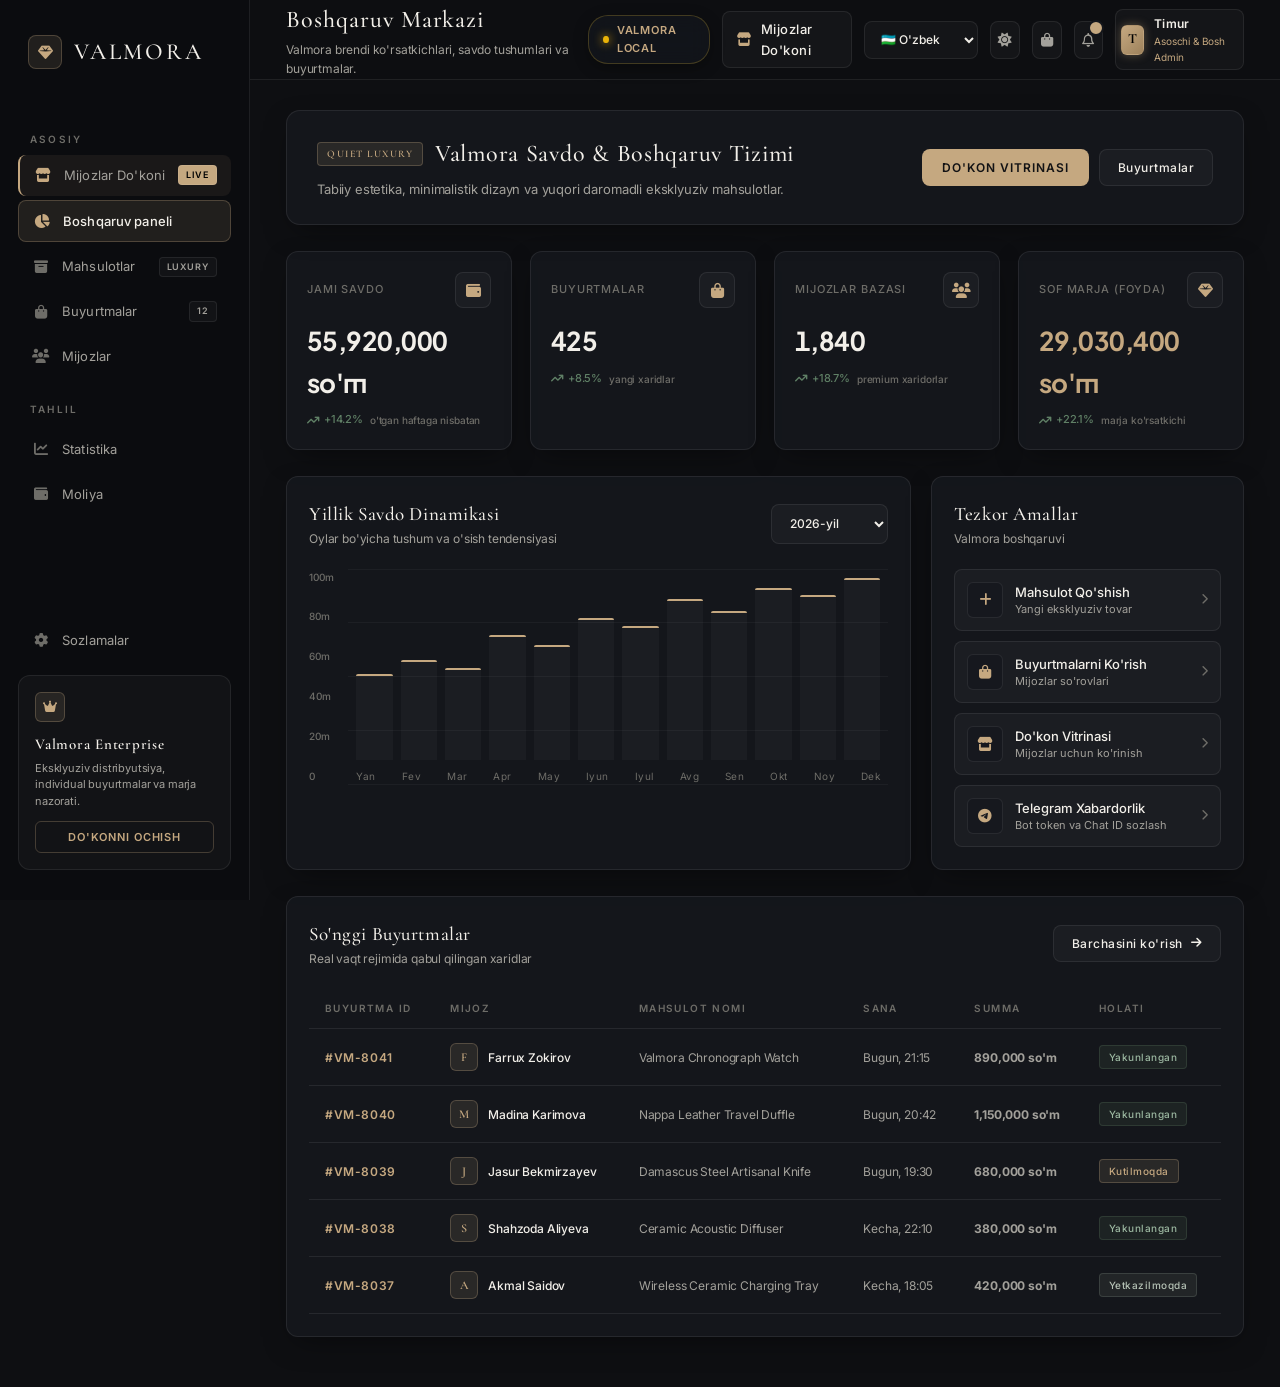
==== commit ed6a4c1e: "mahsulot" ====
--- a/admin.html
+++ b/admin.html
@@ -111,10 +111,17 @@
                 </div>
 
                 <div class="header-right">
-                    <a href="index.html" class="btn-glass" style="text-decoration: none; padding: 7px 14px; font-size: 13px; display: inline-flex; align-items: center; gap: 8px;">
-                        <i class="fa-solid fa-arrow-up-right-from-square"></i>
-                        <span>Do'konni Ko'rish</span>
+                    <a href="index.html" class="btn-glass" style="text-decoration: none; padding: 7px 14px; font-size: 13px; display: inline-flex; align-items: center; gap: 8px;" title="Mijozlar vitrinasiga o'tish">
+                        <i class="fa-solid fa-store" style="color: var(--gold);"></i>
+                        <span data-i18n="nav_storefront">Mijozlar Do'koni</span>
                     </a>
+
+                    <!-- Language Switcher UZ / RU / EN -->
+                    <select class="language-select">
+                        <option value="uz">🇺🇿 O'zbek</option>
+                        <option value="ru">🇷🇺 Русский</option>
+                        <option value="en">🇬🇧 English</option>
+                    </select>
 
                     <button class="icon-button" id="themeToggle" title="Rejimni o'zgartirish">
                         <i class="fa-solid fa-sun"></i>
@@ -130,11 +137,11 @@
                         <span class="notification"></span>
                     </button>
 
-                    <div class="profile">
-                        <div class="avatar">V</div>
+                    <div class="profile" title="Admin Profil (Timur)" onclick="window.location.href='settings.html'" style="cursor: pointer;">
+                        <div class="avatar" style="background: linear-gradient(135deg, #c5a880, #9e825c); color: #000; font-weight: 700; box-shadow: 0 0 10px rgba(197,168,128,0.4);">T</div>
                         <div class="profile-info">
-                            <strong>Valmora</strong>
-                            <span>Admin</span>
+                            <strong>Timur</strong>
+                            <span style="color: var(--gold); font-size: 10px;">Asoschi & Bosh Admin</span>
                         </div>
                     </div>
                 </div>
@@ -414,6 +421,7 @@
     </div>
 
     <canvas id="confettiCanvas"></canvas>
+    <script src="translations.js"></script>
     <script src="script.js"></script>
 
 </body>
--- a/style.css
+++ b/style.css
@@ -3,7 +3,7 @@
    Timeless Elegance | Natural Tones | Refined Typography | Quiet Luxury
    ========================================================================== */
 
-@import url('https://fonts.googleapis.com/css2?family=Cormorant+Garamond:ital,wght@0,400;0,500;0,600;0,700;1,400&family=Inter:wght@300;400;500;600;700&display=swap');
+@import url('https://fonts.googleapis.com/css2?family=Cormorant+Garamond:ital,wght@0,400;0,500;0,600;0,700;1,400&family=Inter:wght@300;400;500;600;700&family=Outfit:wght@500;600;700;800&family=Plus+Jakarta+Sans:wght@500;600;700;800&display=swap');
 
 :root {
     /* Natural Luxury Palette - Warm Stone, Champagne Brass & Caviar */
@@ -46,9 +46,21 @@
     /* Fonts */
     --font-serif: 'Cormorant Garamond', Georgia, serif;
     --font-sans: 'Inter', -apple-system, BlinkMacSystemFont, sans-serif;
+    --font-price: 'Plus Jakarta Sans', 'Outfit', -apple-system, BlinkMacSystemFont, sans-serif;
 
     /* Smooth Transitions */
     --ease-luxury: all 0.4s cubic-bezier(0.25, 1, 0.5, 1);
+}
+
+/* Modern Tabular Luxury Price Typography */
+.card-current-price, .price, .checkout-price, #qvPrice, .dropship-metrics strong, 
+.stat-card h2, .order-total, .cart-total-row strong, #dashTotalRevenue, #dashTotalProfit,
+.product-price, .live-price, #navCartTotal, #rcptTotal, .product-card-price, .checkout-total-price {
+    font-family: var(--font-price) !important;
+    font-weight: 700 !important;
+    letter-spacing: -0.02em !important;
+    font-feature-settings: "tnum" 1, "cv01" 1, "ss01" 1 !important;
+    font-variant-numeric: tabular-nums !important;
 }
 
 /* Light Luxury Theme (Alabaster & Cashmere) */
@@ -2902,13 +2914,16 @@
 }
 
 .card-current-price {
-    font-family: var(--font-serif);
-    font-size: 21px;
+    font-family: var(--font-price) !important;
+    font-size: 20px;
     font-weight: 700;
     color: var(--gold);
+    letter-spacing: -0.02em;
+    font-feature-settings: "tnum" 1;
 }
 
 .card-old-price {
+    font-family: var(--font-price);
     font-size: 13px;
     color: var(--text-dim);
     text-decoration: line-through;
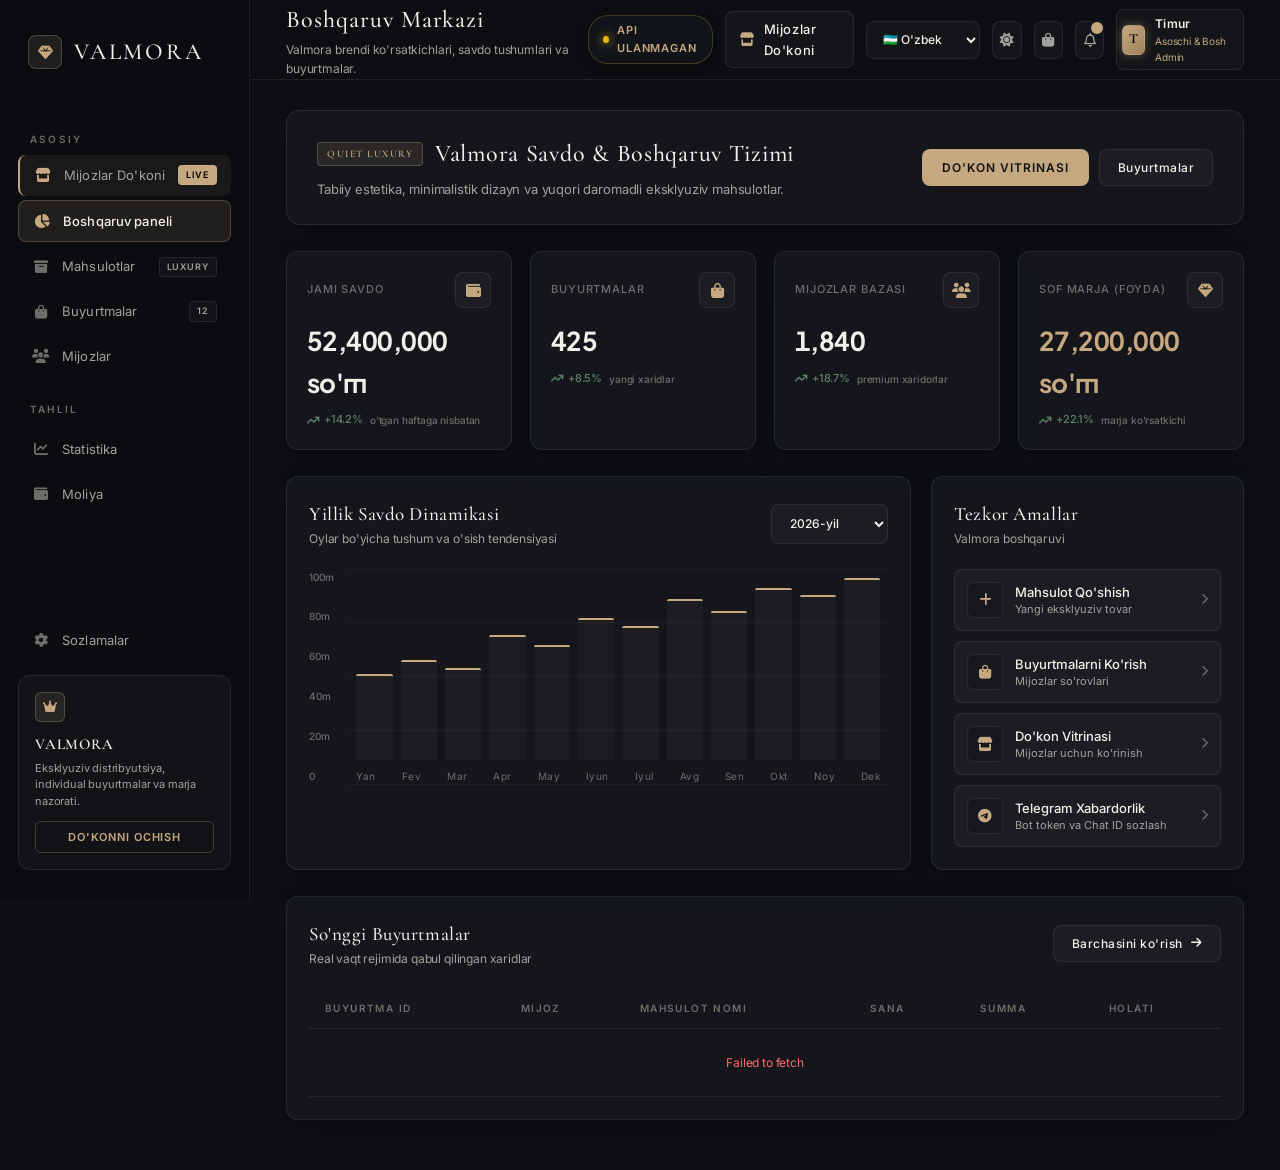
==== commit 7354dcbb: "juda katta ozgarish" ====
--- a/admin.html
+++ b/admin.html
@@ -85,7 +85,7 @@
                     <div class="upgrade-icon">
                         <i class="fa-solid fa-crown"></i>
                     </div>
-                    <h3>Valmora Enterprise</h3>
+                    <h3>VALMORA</h3>
                     <p>Eksklyuziv distribyutsiya, individual buyurtmalar va marja nazorati.</p>
                     <button onclick="window.location.href='index.html'">
                         Do'konni Ochish
@@ -422,6 +422,7 @@
 
     <canvas id="confettiCanvas"></canvas>
     <script src="translations.js"></script>
+    <script src="api-config.js"></script>
     <script src="script.js"></script>
 
 </body>
--- a/style.css
+++ b/style.css
@@ -1038,15 +1038,17 @@
 }
 
 .main-price {
-    font-family: var(--font-serif);
-    font-size: 21px;
-    font-weight: 600;
-    color: var(--text-main);
-    letter-spacing: 0.02em;
+    font-family: var(--font-price) !important;
+    font-size: 20px;
+    font-weight: 700;
+    color: var(--gold);
+    letter-spacing: -0.02em;
+    font-feature-settings: "tnum" 1;
 }
 
 .original-price {
-    font-size: 12px;
+    font-family: var(--font-price);
+    font-size: 13px;
     color: var(--text-dim);
     text-decoration: line-through;
 }
@@ -2036,7 +2038,7 @@
 }
 
 /* ==========================================================================
-   VALMORA ENTERPRISE COMMERCE OS — ULTRA-LUXURY FLAGSHIP STYLES ($1,000+ TIER)
+   VALMORA — COMMERCE DASHBOARD STYLES
    ========================================================================== */
 
 /* Valmora Cloud Live Status Badge */
@@ -2286,7 +2288,7 @@
 }
 
 /* ==========================================================================
-   VALMORA LUXE — CUSTOMER STOREFRONT & 3D EXPERIENCES
+   VALMORA — CUSTOMER STOREFRONT & 3D EXPERIENCES
    ========================================================================== */
 
 .store-wrapper {
@@ -3300,24 +3302,6 @@
     gap: 14px;
 }
 
-.admin-portal-link {
-    color: var(--text-dim);
-    text-decoration: none;
-    display: inline-flex;
-    align-items: center;
-    gap: 6px;
-    padding: 4px 10px;
-    border-radius: 6px;
-    border: 1px solid transparent;
-    transition: var(--ease-luxury);
-}
-
-.admin-portal-link:hover {
-    color: var(--gold);
-    border-color: var(--gold-border);
-    background: var(--bg-subtle);
-}
-
 /* Responsive adjustments */
 @media (max-width: 992px) {
     .features-strip {
@@ -3329,22 +3313,301 @@
 }
 
 @media (max-width: 640px) {
+    .store-topbar {
+        padding: 8px 14px;
+        gap: 8px;
+        font-size: 10px;
+        line-height: 1.4;
+    }
+    .store-topbar > div:first-child {
+        flex: 1;
+    }
+    .store-topbar > div:last-child {
+        gap: 8px !important;
+        flex-shrink: 0;
+    }
+    .store-topbar > div:last-child > a,
+    .store-topbar > div:last-child > span {
+        display: none;
+    }
     .store-nav {
-        padding: 12px 16px;
+        padding: 10px 14px;
+        gap: 10px;
+        flex-wrap: wrap;
+    }
+    .store-brand {
+        gap: 8px;
+    }
+    .store-brand .brand-logo-icon {
+        width: 34px;
+        height: 34px;
+        font-size: 16px;
+    }
+    .store-brand .brand-name {
+        font-size: 20px;
+    }
+    .delivery-chip {
+        order: 3;
+        flex: 1 1 100%;
+        justify-content: center;
+        padding: 7px 10px;
+        font-size: 11px;
     }
     .store-search-box {
+        display: block;
+        order: 4;
+        flex: 1 1 100%;
+        max-width: none;
+    }
+    .store-search-box input {
+        min-height: 42px;
+    }
+    .store-nav-actions {
+        gap: 6px;
+    }
+    .store-nav-actions .icon-button {
+        width: 36px;
+        height: 36px;
+    }
+    .cart-live-btn {
+        padding: 9px 12px;
+        gap: 6px;
+        font-size: 12px;
+    }
+    .store-hero {
+        padding: 38px 18px 32px;
+    }
+    .store-hero-eyebrow {
+        margin-bottom: 14px;
+        font-size: 9px;
+        letter-spacing: 0.14em;
+    }
+    .store-hero h1 {
+        font-size: clamp(29px, 8vw, 36px);
+        line-height: 1.12;
+        margin-bottom: 12px;
+    }
+    .store-hero p {
+        font-size: 13px;
+        margin-bottom: 18px;
+    }
+    .store-hero-badges {
+        gap: 8px;
+    }
+    .store-hero-pill {
+        font-size: 10px;
+        padding: 6px 10px;
+    }
+    .features-strip {
+        grid-template-columns: repeat(2, minmax(0, 1fr));
+        gap: 10px;
+        margin: -16px auto 28px;
+        padding: 0 14px;
+    }
+    .feature-box {
+        gap: 9px;
+        padding: 12px 10px;
+        border-radius: 10px;
+    }
+    .feature-icon-wrap {
+        width: 34px;
+        height: 34px;
+        font-size: 15px;
+    }
+    .feature-info h4 {
+        font-size: 11px;
+    }
+    .feature-info p {
+        font-size: 10px;
+        line-height: 1.4;
+    }
+    .store-main-container {
+        padding: 0 14px 36px;
+    }
+    .store-filter-bar {
+        align-items: stretch;
+        gap: 12px;
+        margin-bottom: 20px;
+        padding-bottom: 14px;
+    }
+    .category-chips {
+        flex-wrap: nowrap;
+        overflow-x: auto;
+        padding-bottom: 4px;
+        scrollbar-width: none;
+        -webkit-overflow-scrolling: touch;
+    }
+    .category-chips::-webkit-scrollbar {
         display: none;
     }
-    .store-hero h1 {
-        font-size: 32px;
-    }
-    .features-strip {
-        grid-template-columns: 1fr;
+    .cat-chip {
+        flex: 0 0 auto;
+        padding: 8px 12px;
+        min-height: 38px;
+    }
+    .store-filter-bar > div:last-child {
+        justify-content: space-between;
+    }
+    .filter-sort-select {
+        flex: 1;
+        min-height: 40px;
     }
     .store-footer-grid {
         grid-template-columns: 1fr;
+        gap: 26px;
+        margin-bottom: 28px;
+    }
+    .store-footer {
+        padding: 34px 18px 22px;
+    }
+    .footer-bottom {
+        font-size: 11px;
+    }
+    .products-3d-grid {
+        grid-template-columns: repeat(2, minmax(0, 1fr));
+        gap: 12px;
+    }
+    .card-image-wrap {
+        height: clamp(145px, 44vw, 190px);
+    }
+    .card-floating-badge {
+        top: 9px;
+        left: 8px;
+        font-size: 8px;
+        padding: 4px 7px;
+    }
+    .card-fav-btn {
+        top: 8px;
+        right: 8px;
+        width: 30px;
+        height: 30px;
+    }
+    .card-quick-view-btn {
+        opacity: 1;
+        transform: translateX(-50%);
+        bottom: 8px;
+        padding: 6px 10px;
+        font-size: 9px;
+    }
+    .card-content {
+        padding: 12px 10px;
+    }
+    .card-category-row {
+        gap: 4px;
+        font-size: 9px;
+    }
+    .card-stock-pill {
+        font-size: 8px;
+        padding: 2px 5px;
+    }
+    .card-title {
+        font-size: 15px;
+        line-height: 1.25;
+    }
+    .card-desc {
+        font-size: 10px;
+        margin-bottom: 10px;
+    }
+    .card-rating {
+        font-size: 9px;
+        gap: 2px;
+        margin-bottom: 8px;
+    }
+    .card-price-row {
+        gap: 4px;
+        margin-bottom: 10px;
+    }
+    .card-current-price {
+        font-size: 14px;
+    }
+    .card-old-price {
+        display: block;
+        margin-left: 0;
+        font-size: 10px;
+    }
+    .card-discount-tag {
+        font-size: 9px;
+        padding: 2px 4px;
+    }
+    .card-actions-grid {
+        gap: 5px;
+    }
+    .btn-order-instant {
+        min-height: 40px;
+        padding: 7px 5px;
+        font-size: 9px;
+        letter-spacing: 0;
+    }
+    .btn-add-cart-icon {
+        width: 40px;
+        height: 40px;
+    }
+}
+
+@media (max-width: 380px) {
+    .store-topbar > div:first-child {
+        font-size: 9px;
+    }
+    .store-nav {
+        padding-right: 10px;
+        padding-left: 10px;
+    }
+    .store-brand .brand-name {
+        font-size: 18px;
+    }
+    .store-nav-actions {
+        gap: 4px;
+    }
+    .store-nav-actions .icon-button {
+        width: 34px;
+        height: 34px;
+    }
+    .store-nav-actions .icon-button:nth-child(2) {
+        display: none;
+    }
+    .cart-live-btn {
+        padding: 8px 9px;
+        font-size: 11px;
+    }
+    .features-strip {
+        padding: 0 10px;
+        gap: 8px;
+    }
+    .feature-box {
+        padding: 10px 8px;
+    }
+    .feature-icon-wrap {
+        width: 30px;
+        height: 30px;
+        font-size: 13px;
+    }
+    .store-main-container {
+        padding-right: 10px;
+        padding-left: 10px;
     }
     .products-3d-grid {
         grid-template-columns: 1fr;
+        gap: 16px;
+    }
+    .card-image-wrap {
+        height: 220px;
+    }
+    .card-content {
+        padding: 16px;
+    }
+    .card-title {
+        font-size: 18px;
+    }
+    .card-current-price {
+        font-size: 19px;
+    }
+    .card-old-price {
+        display: inline;
+        margin-left: 6px;
+        font-size: 12px;
+    }
+    .btn-order-instant {
+        font-size: 11px;
+        letter-spacing: 0.02em;
     }
 }
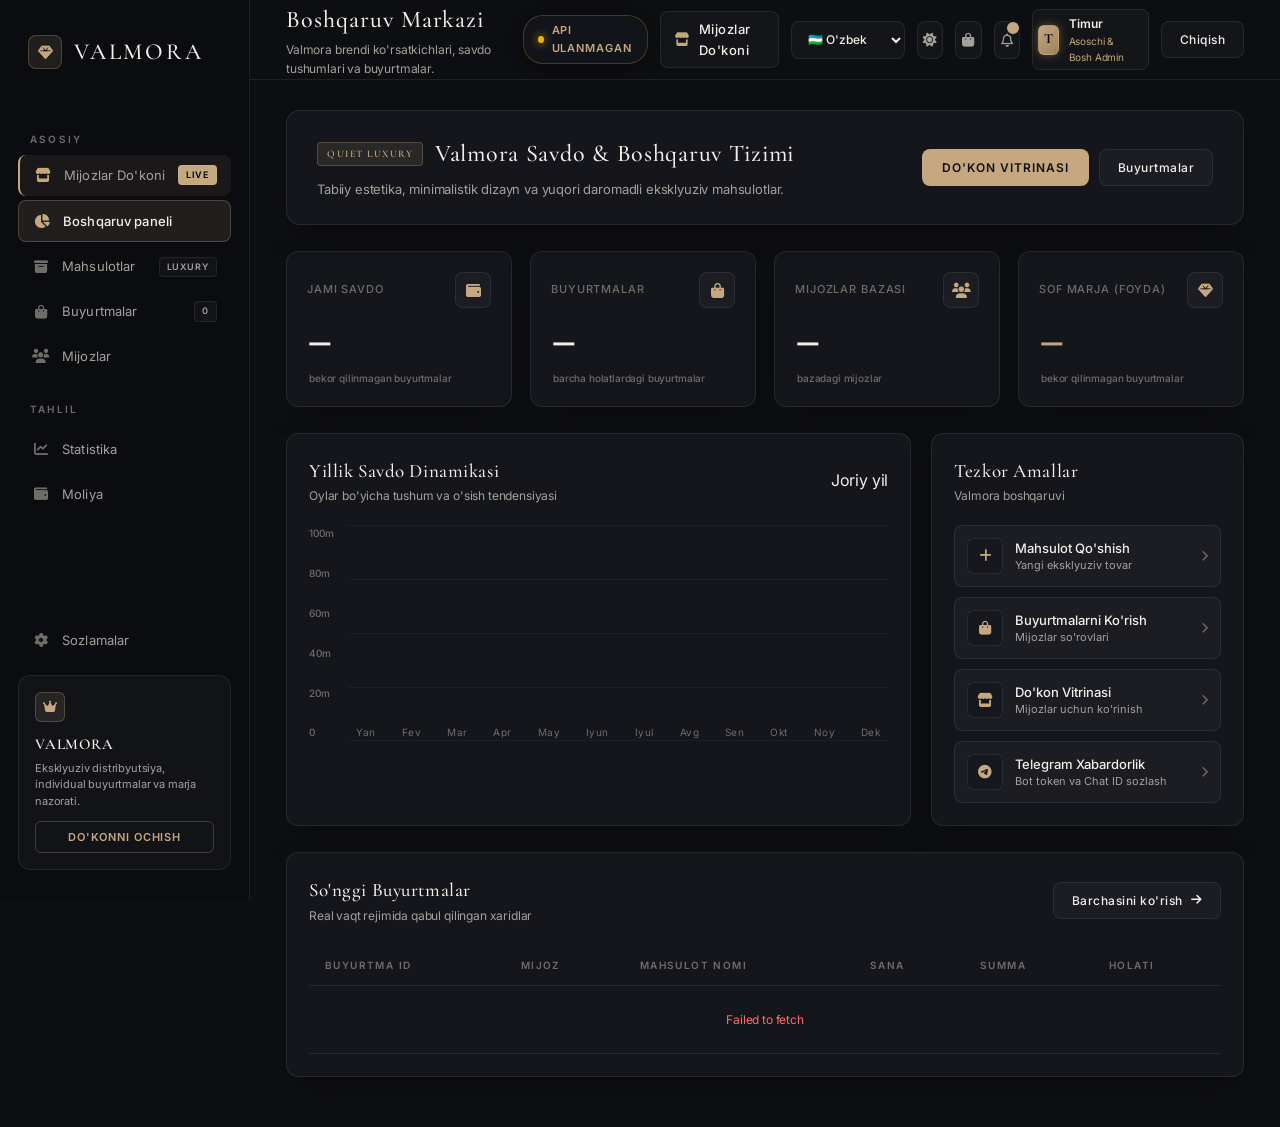
==== commit 4d4ce627: "new" ====
--- a/admin.html
+++ b/admin.html
@@ -55,7 +55,7 @@
                 <a href="orders.html" class="nav-item">
                     <i class="fa-solid fa-bag-shopping"></i>
                     <span>Buyurtmalar</span>
-                    <span class="badge">12</span>
+                    <span class="badge" id="sidebarOrderBadge">0</span>
                 </a>
 
                 <a href="customers.html" class="nav-item">
@@ -177,11 +177,9 @@
                             <span>Jami Savdo</span>
                             <div class="stat-icon"><i class="fa-solid fa-wallet"></i></div>
                         </div>
-                        <h2 id="dashTotalRevenue">52,400,000 so'm</h2>
-                        <div class="growth positive">
-                            <i class="fa-solid fa-arrow-trend-up"></i>
-                            +14.2%
-                            <span>o'tgan haftaga nisbatan</span>
+                        <h2 id="dashTotalRevenue">—</h2>
+                        <div class="growth">
+                            <span>bekor qilinmagan buyurtmalar</span>
                         </div>
                     </div>
 
@@ -190,11 +188,9 @@
                             <span>Buyurtmalar</span>
                             <div class="stat-icon"><i class="fa-solid fa-bag-shopping"></i></div>
                         </div>
-                        <h2 id="dashTotalOrders">425</h2>
-                        <div class="growth positive">
-                            <i class="fa-solid fa-arrow-trend-up"></i>
-                            +8.5%
-                            <span>yangi xaridlar</span>
+                        <h2 id="dashTotalOrders">—</h2>
+                        <div class="growth">
+                            <span>barcha holatlardagi buyurtmalar</span>
                         </div>
                     </div>
 
@@ -203,11 +199,9 @@
                             <span>Mijozlar Bazasi</span>
                             <div class="stat-icon"><i class="fa-solid fa-users"></i></div>
                         </div>
-                        <h2>1,840</h2>
-                        <div class="growth positive">
-                            <i class="fa-solid fa-arrow-trend-up"></i>
-                            +18.7%
-                            <span>premium xaridorlar</span>
+                        <h2 id="dashTotalCustomers">—</h2>
+                        <div class="growth">
+                            <span>bazadagi mijozlar</span>
                         </div>
                     </div>
 
@@ -216,11 +210,9 @@
                             <span>Sof Marja (Foyda)</span>
                             <div class="stat-icon"><i class="fa-solid fa-gem"></i></div>
                         </div>
-                        <h2 id="dashTotalProfit" style="color: var(--gold);">27,200,000 so'm</h2>
-                        <div class="growth positive">
-                            <i class="fa-solid fa-arrow-trend-up"></i>
-                            +22.1%
-                            <span>marja ko'rsatkichi</span>
+                        <h2 id="dashTotalProfit" style="color: var(--gold);">—</h2>
+                        <div class="growth">
+                            <span>bekor qilinmagan buyurtmalar</span>
                         </div>
                     </div>
 
@@ -237,10 +229,7 @@
                                 <p>Oylar bo'yicha tushum va o'sish tendensiyasi</p>
                             </div>
 
-                            <select id="period" class="filter-select">
-                                <option>2026-yil</option>
-                                <option>O'tgan davr</option>
-                            </select>
+                            <span id="dashboardSalesPeriod">Joriy yil</span>
                         </div>
 
                         <div class="chart">
@@ -260,20 +249,7 @@
                                 <div class="grid-line line-4"></div>
                                 <div class="grid-line line-5"></div>
 
-                                <div class="bars">
-                                    <div class="bar" style="height:45%" data-value="45 mln"></div>
-                                    <div class="bar" style="height:52%" data-value="52 mln"></div>
-                                    <div class="bar" style="height:48%" data-value="48 mln"></div>
-                                    <div class="bar" style="height:65%" data-value="65 mln"></div>
-                                    <div class="bar" style="height:60%" data-value="60 mln"></div>
-                                    <div class="bar" style="height:74%" data-value="74 mln"></div>
-                                    <div class="bar" style="height:70%" data-value="70 mln"></div>
-                                    <div class="bar" style="height:84%" data-value="84 mln"></div>
-                                    <div class="bar" style="height:78%" data-value="78 mln"></div>
-                                    <div class="bar" style="height:90%" data-value="90 mln"></div>
-                                    <div class="bar" style="height:86%" data-value="86 mln"></div>
-                                    <div class="bar" style="height:95%" data-value="95 mln"></div>
-                                </div>
+                                <div class="bars" id="dashMonthlySalesBars"></div>
 
                                 <div class="months">
                                     <span>Yan</span>
